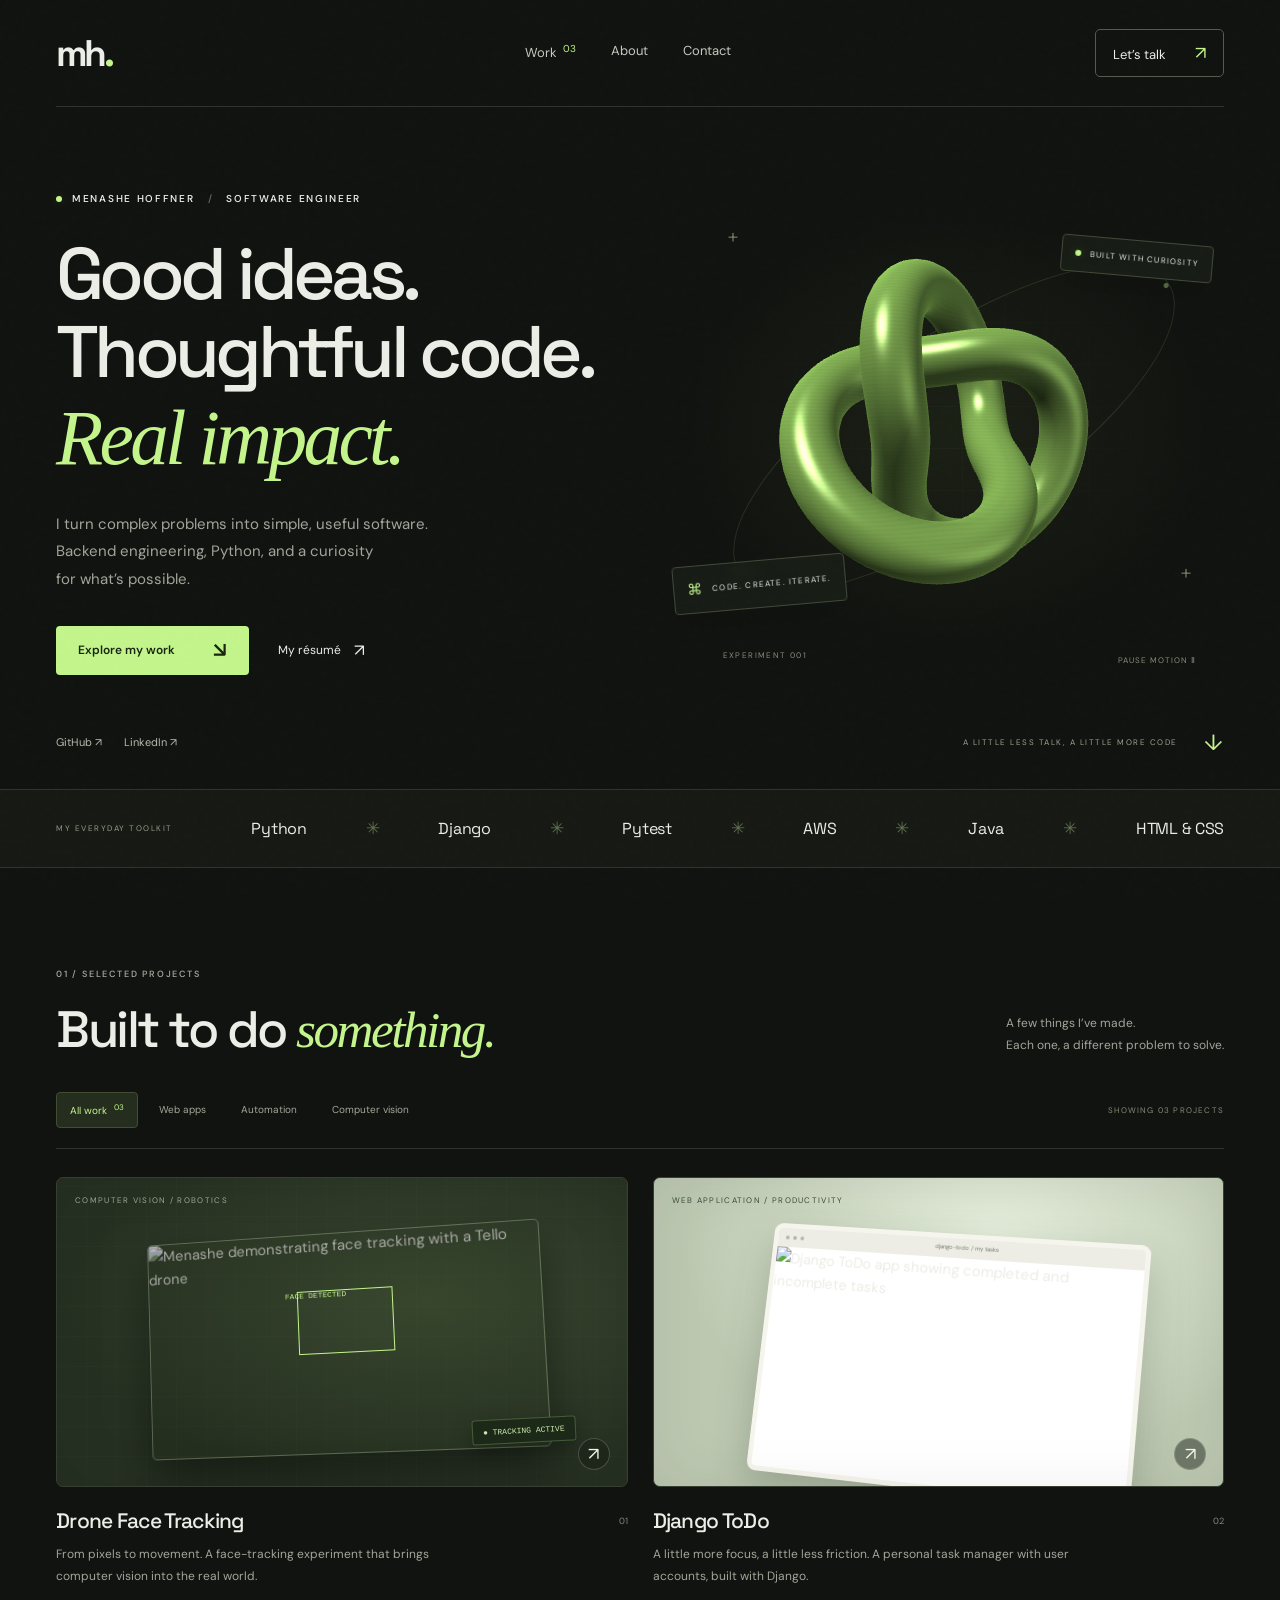
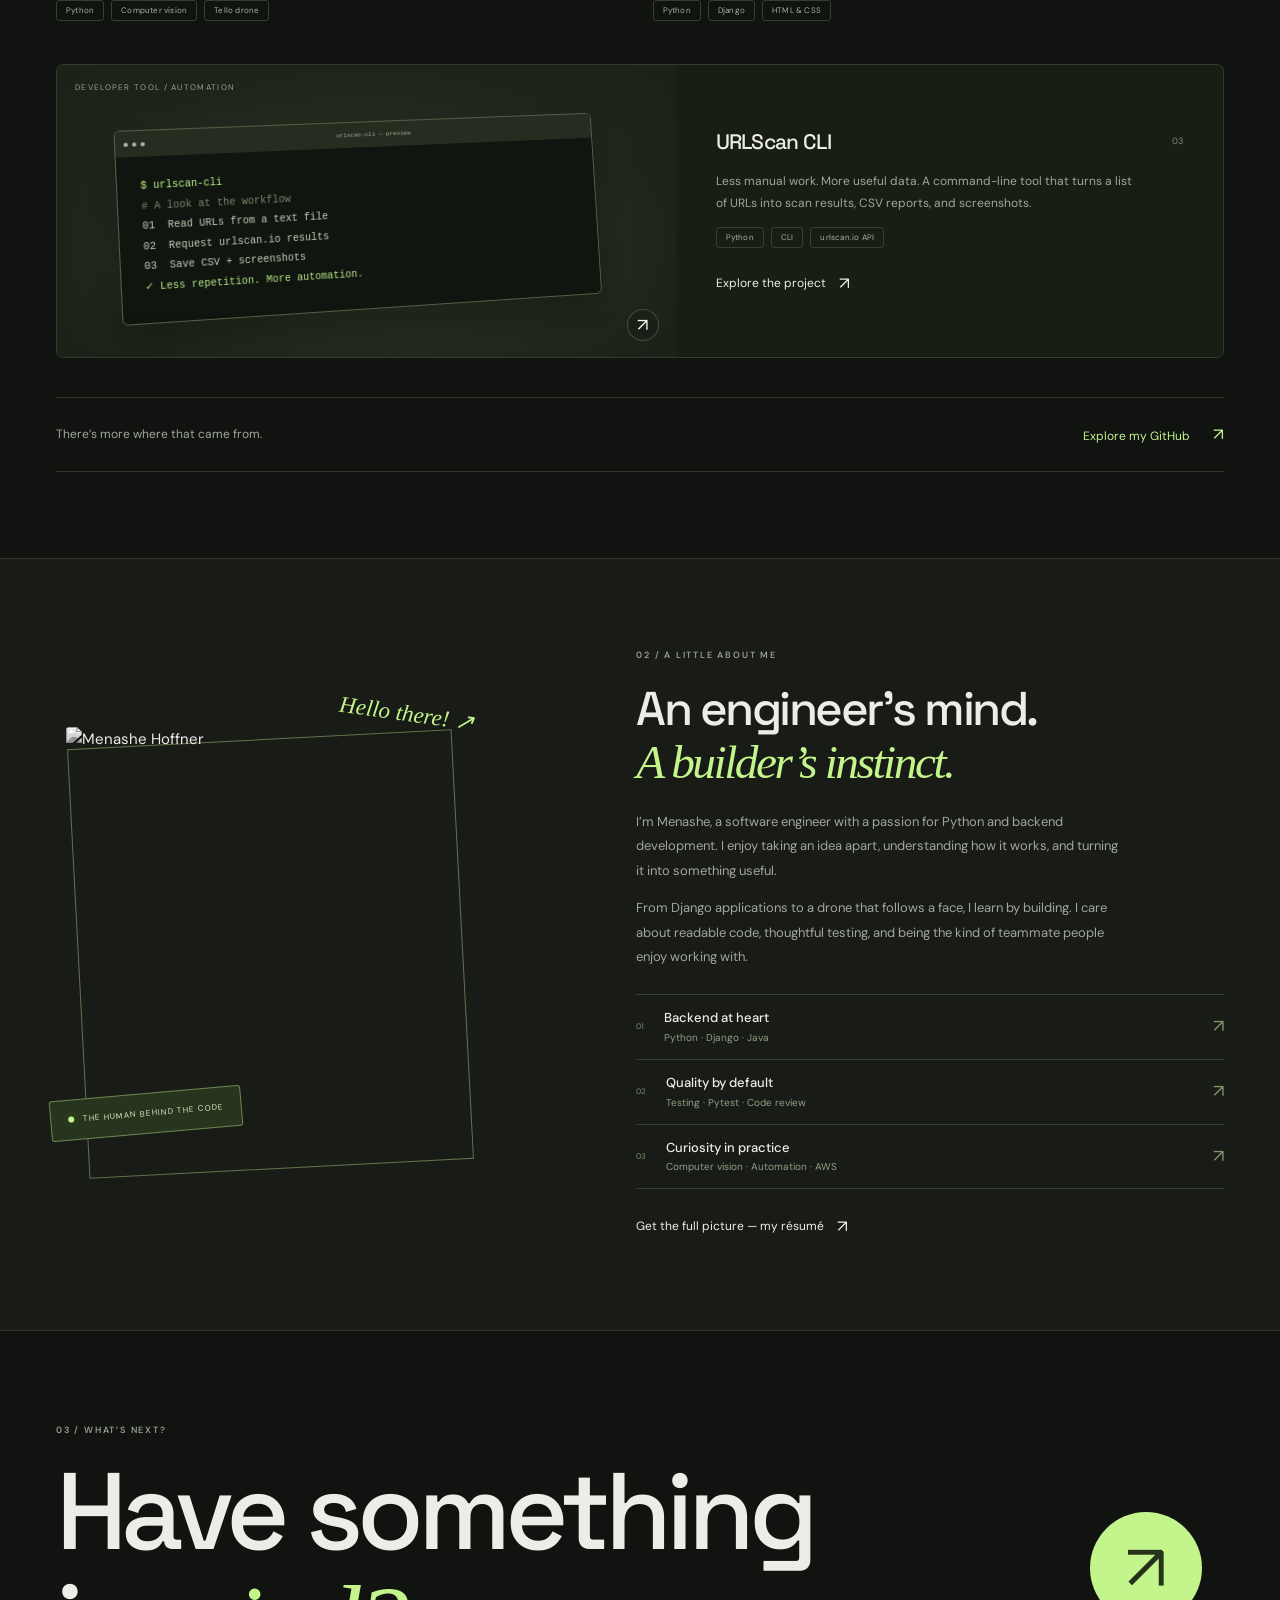
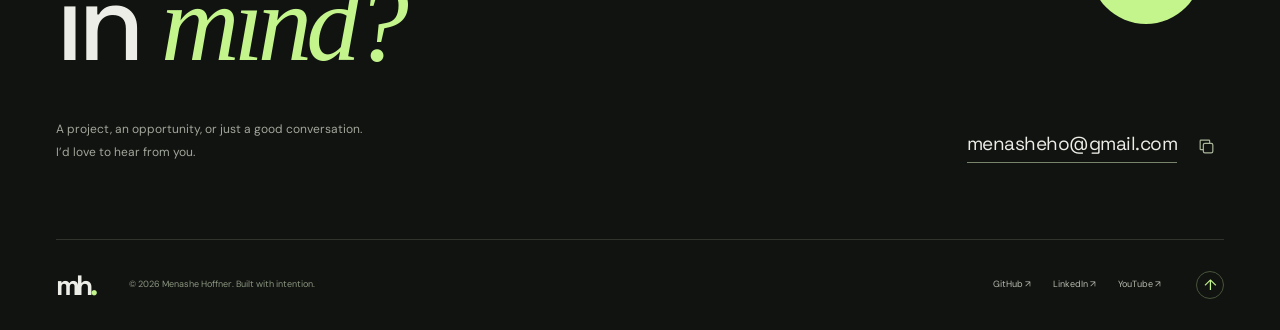
==== index.html @ 3df81f36 "Rebuild portfolio with lightweight 3D artwork and filterable project showcase" ====
<!doctype html>
<html lang="en">
<head>
  <meta charset="utf-8">
  <meta name="viewport" content="width=device-width, initial-scale=1">
  <meta name="theme-color" content="#111310">
  <meta name="description" content="Menashe Hoffner — software engineer building thoughtful backends, useful tools, and experiments in computer vision. Explore selected projects and get in touch.">
  <title>Menashe Hoffner — Software Engineer</title>
  <link rel="icon" href="images/favicon.ico">
  <link rel="preconnect" href="https://fonts.googleapis.com">
  <link rel="preconnect" href="https://fonts.gstatic.com" crossorigin>
  <link href="https://fonts.googleapis.com/css2?family=DM+Sans:wght@400;450;500;550;600;650;700&family=Space+Grotesk:wght@400;500;600;700&display=swap" rel="stylesheet">
  <link rel="stylesheet" href="default.css">
  <script src="projects.js" defer></script>
  <script src="script.js" defer></script>
  <script src="sculpture.js" defer></script>
</head>
<body>
  <a class="skip-link" href="#main">Skip to content</a>
  <header class="site-header wrap">
    <a class="brand" href="#" aria-label="Menashe Hoffner home">mh<span>.</span></a>
    <nav class="desktop-nav" aria-label="Main navigation">
      <a href="#work">Work <span>03</span></a><a href="#about">About</a><a href="#contact">Contact</a>
    </nav>
    <a class="header-contact" href="mailto:menasheho@gmail.com">Let’s talk <span aria-hidden="true">↗</span></a>
    <button class="menu-toggle" aria-expanded="false" aria-controls="mobile-nav" aria-label="Open navigation"><span></span><span></span></button>
    <nav class="mobile-nav" id="mobile-nav" aria-label="Mobile navigation" hidden><a href="#work">Selected work</a><a href="#about">About me</a><a href="#contact">Get in touch</a></nav>
  </header>
  <main id="main">
    <section class="hero wrap" aria-labelledby="hero-heading">
      <div class="hero-copy">
        <p class="eyebrow"><span class="status-dot"></span> MENASHE HOFFNER <span class="eyebrow-divider">/</span> SOFTWARE ENGINEER</p>
        <h1 id="hero-heading">Good ideas.<br>Thoughtful code.<br><em>Real impact.</em></h1>
        <p class="hero-description">I turn complex problems into simple, useful software.<br class="desktop-break"> Backend engineering, Python, and a curiosity<br class="desktop-break"> for what’s possible.</p>
        <div class="hero-actions"><a class="button button-primary" href="#work">Explore my work <span aria-hidden="true">↘</span></a><a class="text-link" href="files/Resume_Menashe_Hoffner.pdf" target="_blank" rel="noopener">My résumé <span aria-hidden="true">↗</span></a></div>
      </div>
      <div class="hero-art" id="hero-art">
        <div class="art-grid" aria-hidden="true"></div>
        <span class="art-cross cross-one" aria-hidden="true">+</span><span class="art-cross cross-two" aria-hidden="true">+</span>
        <div class="art-orbit" aria-hidden="true"></div>
        <div class="sculpture-fallback" aria-hidden="true"><span></span><span></span><span></span></div>
        <canvas id="sculpture" aria-hidden="true"></canvas>
        <div class="art-label label-top"><span class="small-dot"></span> BUILT WITH CURIOSITY</div>
        <div class="art-label label-bottom"><span aria-hidden="true">⌘</span> CODE. CREATE. ITERATE.</div>
        <div class="art-caption"><span>EXPERIMENT 001</span><button id="motion-toggle" type="button" aria-pressed="false" aria-label="Pause 3D animation">PAUSE MOTION <span aria-hidden="true">Ⅱ</span></button></div>
      </div>
      <div class="hero-bottom"><div class="social-row"><a href="https://github.com/Menashe-HFR" target="_blank" rel="noopener">GitHub ↗</a><a href="https://www.linkedin.com/in/menasheho/" target="_blank" rel="noopener">LinkedIn ↗</a></div><a class="scroll-link" href="#work">A LITTLE LESS TALK, A LITTLE MORE CODE <span aria-hidden="true">↓</span></a></div>
    </section>
    <div class="stack-strip"><div class="wrap"><span class="stack-intro">MY EVERYDAY TOOLKIT</span><span>Python</span><i>✳</i><span>Django</span><i>✳</i><span>Pytest</span><i>✳</i><span>AWS</span><i>✳</i><span>Java</span><i>✳</i><span>HTML & CSS</span></div></div>
    <section class="work-section wrap" id="work" aria-labelledby="work-heading">
      <div class="section-heading"><div><p class="eyebrow section-kicker">01 / SELECTED PROJECTS</p><h2 id="work-heading">Built to do <em>something.</em></h2></div><p>A few things I’ve made.<br>Each one, a different problem to solve.</p></div>
      <div class="work-toolbar"><div class="filters" role="group" aria-label="Filter projects"><button class="filter active" data-filter="all" aria-pressed="true">All work <sup>03</sup></button><button class="filter" data-filter="web" aria-pressed="false">Web apps</button><button class="filter" data-filter="automation" aria-pressed="false">Automation</button><button class="filter" data-filter="vision" aria-pressed="false">Computer vision</button></div><span class="work-count" id="work-count" role="status">SHOWING 03 PROJECTS</span></div>
      <div class="project-grid" id="project-grid"></div>
      <noscript><p>Explore the projects: <a href="post-drone.html">Drone Face Tracking</a>, <a href="post-todo.html">Django ToDo</a>, and <a href="post-urlscan.html">URLScan CLI</a>.</p></noscript>
      <a class="github-more" href="https://github.com/Menashe-HFR?tab=repositories" target="_blank" rel="noopener"><span>There’s more where that came from.</span><span>Explore my GitHub <span aria-hidden="true">↗</span></span></a>
    </section>
    <section class="about-section" id="about" aria-labelledby="about-heading"><div class="wrap about-layout">
      <div class="about-portrait"><img src="images/my_photo.jpeg" width="1051" height="1600" loading="lazy" alt="Menashe Hoffner"><div class="portrait-note"><span class="status-dot"></span> THE HUMAN BEHIND THE CODE</div><span class="portrait-scribble" aria-hidden="true">Hello there! ↗</span></div>
      <div class="about-copy"><p class="eyebrow section-kicker">02 / A LITTLE ABOUT ME</p><h2 id="about-heading">An engineer’s mind.<br><em>A builder’s instinct.</em></h2><p>I’m Menashe, a software engineer with a passion for Python and backend development. I enjoy taking an idea apart, understanding how it works, and turning it into something useful.</p><p>From Django applications to a drone that follows a face, I learn by building. I care about readable code, thoughtful testing, and being the kind of teammate people enjoy working with.</p><div class="about-skills"><div><span class="skill-number">01</span><div><h3>Backend at heart</h3><p>Python · Django · Java</p></div><span aria-hidden="true">↗</span></div><div><span class="skill-number">02</span><div><h3>Quality by default</h3><p>Testing · Pytest · Code review</p></div><span aria-hidden="true">↗</span></div><div><span class="skill-number">03</span><div><h3>Curiosity in practice</h3><p>Computer vision · Automation · AWS</p></div><span aria-hidden="true">↗</span></div></div><a class="text-link" href="files/Resume_Menashe_Hoffner.pdf" target="_blank" rel="noopener">Get the full picture — my résumé <span aria-hidden="true">↗</span></a></div>
    </div></section>
    <section class="contact-section wrap" id="contact" aria-labelledby="contact-heading"><p class="eyebrow section-kicker">03 / WHAT’S NEXT?</p><div class="contact-title"><h2 id="contact-heading">Have something<br>in <em>mind?</em></h2><a class="contact-arrow" href="mailto:menasheho@gmail.com" aria-label="Email Menashe"><span aria-hidden="true">↗</span></a></div><div class="contact-bottom"><p>A project, an opportunity, or just a good conversation.<br>I’d love to hear from you.</p><div class="email-group"><a href="mailto:menasheho@gmail.com">menasheho@gmail.com</a><button id="copy-email" aria-label="Copy email address" title="Copy email address"><svg viewBox="0 0 24 24" width="19" height="19" fill="none" stroke="currentColor" stroke-width="1.5" aria-hidden="true"><rect x="8" y="8" width="12" height="12" rx="2"/><path d="M16 8V5a1 1 0 0 0-1-1H5a1 1 0 0 0-1 1v10a1 1 0 0 0 1 1h3"/></svg></button><span id="copy-status" class="copy-status" role="status"></span></div></div></section>
  </main>
  <footer class="site-footer wrap"><a class="brand" href="#" aria-label="Back to top">mh<span>.</span></a><p>© <span id="year">2026</span> Menashe Hoffner. Built with intention.</p><div class="social-row"><a href="https://github.com/Menashe-HFR" target="_blank" rel="noopener">GitHub ↗</a><a href="https://www.linkedin.com/in/menasheho/" target="_blank" rel="noopener">LinkedIn ↗</a><a href="https://youtube.com/playlist?list=PL5MFoRJmoMGg66X_zGDpmaps_6xyPIiBt" target="_blank" rel="noopener">YouTube ↗</a></div><a class="back-top" href="#" aria-label="Back to top">↑</a></footer>
</body>
</html>
---- default.css ----
/* A buildless portfolio. All motion is optional; the 3D artwork is progressive enhancement. */
[hidden] {
  display:none!important
}
.art-caption {
  z-index:3
}
:root {
  --bg:#111310;
  --surface:#191c17;
  --text:#ecede6;
  --muted:#a1a69a;
  --accent:#c3f58c;
  --line:#30342c;
  --sans:'DM Sans',Arial,sans-serif;
  --display:'Space Grotesk',Arial,sans-serif;
  --ease:cubic-bezier(.22,1,.36,1)
}
* {
  box-sizing:border-box
}
html {
  scroll-behavior:smooth;
  scroll-padding-top:36px
}
body {
  margin:0;
  background:var(--bg);
  color:var(--text);
  font-family:var(--sans);
  font-size:15px;
  line-height:1.6;
  -webkit-font-smoothing:antialiased
}
body::before {
  position:fixed;
  inset:0;
  content:"";
  opacity:.025;
  pointer-events:none;
  z-index:5;
  background-image:url("data:image/svg+xml,%3Csvg viewBox='0 0 180 180' xmlns='http://www.w3.org/2000/svg'%3E%3Cfilter id='n'%3E%3CfeTurbulence type='fractalNoise' baseFrequency='.9' numOctaves='3' stitchTiles='stitch'/%3E%3C/filter%3E%3Cpath fill='%23fff' filter='url(%23n)' opacity='.5' d='M0 0h180v180H0z'/%3E%3C/svg%3E")
}
a {
  color:inherit;
  text-decoration:none
}
button {
  font:inherit;
  color:inherit;
  cursor:pointer
}
button,a {
  -webkit-tap-highlight-color:transparent
}
button:focus-visible,a:focus-visible,video:focus-visible {
  outline:2px solid var(--accent);
  outline-offset:6px
}
::selection {
  background:var(--accent);
  color:var(--bg)
}
img {
  display:block;
  max-width:100%
}
button {
  border:0
}
h1,h2,h3,p {
  margin:0
}
h1,h2,h3 {
  font-family:var(--display);
  font-weight:500
}
h2 {
  font-size:clamp(34px,4vw,55px);
  line-height:1.12;
  letter-spacing:-2.5px
}
em {
  font-family:Georgia,'Times New Roman',serif;
  font-weight:400
}
h2 em {
  color:var(--accent)
}
.wrap {
  width:min(1280px,calc(100% - 112px));
  margin-inline:auto
}
.skip-link {
  position:fixed;
  top:12px;
  left:12px;
  padding:12px 20px;
  background:var(--accent);
  color:var(--bg);
  z-index:100;
  transform:translateY(-160%)
}
.skip-link:focus {
  transform:translateY(0)
}
.site-header {
  height:107px;
  display:flex;
  align-items:center;
  justify-content:space-between;
  border-bottom:1px solid var(--line);
  position:relative;
  z-index:10
}
.brand {
  font-family:var(--display);
  font-size:37px;
  letter-spacing:-3.6px;
  font-weight:700;
  line-height:1
}
.brand span {
  color:var(--accent)
}
.desktop-nav {
  display:flex;
  gap:35px;
  padding-left:50px
}
.desktop-nav a {
  font-size:13px;
  color:#c6c9bf;
  transition:color .2s
}
.desktop-nav a:hover,.text-link:hover,.social-row a:hover {
  color:var(--accent)
}
.desktop-nav a span {
  color:var(--accent);
  font-size:10px;
  margin-left:3px;
  vertical-align:super
}
.header-contact {
  font-size:13px;
  border:1px solid #555c4d;
  border-radius:5px;
  padding:9px 17px
}
.header-contact span {
  margin-left:26px;
  color:var(--accent);
  font-size:18px
}
.header-contact:hover {
  background:var(--accent);
  color:var(--bg)
}
.header-contact:hover span {
  color:inherit
}
.menu-toggle {
  display:none
}
.hero {
  position:relative;
  display:grid;
  grid-template-columns:1.12fr 1fr;
  padding-top:84px
}
.eyebrow {
  font-size:10px;
  letter-spacing:1.7px;
  font-weight:550;
  display:flex;
  align-items:center;
  gap:10px;
  line-height:1.5
}
.eyebrow-divider {
  color:#626b58;
  margin-inline:3px
}
.status-dot,.small-dot {
  width:6px;
  height:6px;
  background:var(--accent);
  border-radius:50%;
  display:inline-block;
  flex-shrink:0;
  box-shadow:0 0 10px #c3f5262e
}
.hero h1 {
  font-size:clamp(55px,5.7vw,85px);
  letter-spacing:-4.7px;
  line-height:1.075;
  margin-top:29px;
  font-weight:500;
  position:relative;
  z-index:2
}
.hero h1 em {
  color:var(--accent);
  letter-spacing:-3.7px;
  font-size:1.06em;
  line-height:1.2
}
.hero-description {
  font-size:15px;
  color:var(--muted);
  line-height:1.85;
  margin-top:26px
}
.hero-actions {
  display:flex;
  align-items:center;
  gap:29px;
  margin-top:32px
}
.button {
  min-height:49px;
  display:inline-flex;
  gap:38px;
  align-items:center;
  justify-content:center;
  padding:13px 22px;
  border-radius:4px;
  font-size:12px;
  font-weight:600;
  transition:background .2s,transform .2s
}
.button:hover {
  transform:translateY(-3px)
}
.button-primary {
  background:var(--accent);
  color:#1a2511
}
.button-primary:hover {
  background:#d5ffab
}
.button span {
  font-size:21px;
  line-height:1
}
.button-outline {
  border:1px solid #626b58
}
.text-link {
  font-size:12px;
  display:inline-flex;
  gap:13px;
  align-items:center;
  transition:color .2s
}
.text-link span {
  font-size:17px
}
.hero-art {
  height:484px;
  position:relative;
  align-self:center;
  margin-top:-9px;
  min-width:0;
  isolation:isolate
}
.art-grid {
  position:absolute;
  inset:10px -5px 5px;
  background-image:linear-gradient(#b4d48a08 1px,transparent 1px),linear-gradient(90deg,#b4d48a08 1px,transparent 1px);
  background-size:42px 42px;
  mask-image:radial-gradient(ellipse,#000,transparent 72%)
}
.hero-art::before {
  content:"";
  position:absolute;
  inset:25px 10px;
  background:radial-gradient(ellipse,#6883401f,transparent 69%);
  z-index:-1
}
.hero-art canvas {
  width:100%;
  height:100%;
  position:relative;
  z-index:1;
  display:block;
  touch-action:pan-y
}
.art-orbit {
  position:absolute;
  width:94%;
  height:38%;
  border:1px solid #8eac6630;
  border-radius:50%;
  top:31%;
  left:4%;
  transform:rotate(-34deg);
  z-index:0
}
.art-orbit::before,.art-orbit::after {
  content:"";
  position:absolute;
  width:5px;
  height:5px;
  background:var(--accent);
  border-radius:50%;
  top:49%;
  left:0
}
.art-orbit::after {
  left:auto;
  right:0;
  opacity:.4
}
.art-label {
  position:absolute;
  z-index:2;
  padding:11px 13px;
  border:1px solid #414937;
  background:#1a1f17cc;
  backdrop-filter:blur(8px);
  font-family:var(--sans);
  font-size:8px;
  letter-spacing:1.2px;
  display:flex;
  align-items:center;
  gap:9px;
  border-radius:4px;
  box-shadow:0 12px 35px #0002
}
.label-top {
  right:2%;
  top:11%;
  transform:rotate(5deg)
}
.label-bottom {
  left:0;
  bottom:13%;
  transform:rotate(-5deg)
}
.label-bottom>span {
  font-size:15px;
  color:var(--accent)
}
.art-cross {
  position:absolute;
  color:#727b64;
  font-size:20px;
  font-weight:300
}
.cross-one {
  top:7%;
  left:10%
}
.cross-two {
  bottom:17%;
  right:6%
}
.art-caption {
  position:absolute;
  left:9%;
  right:5%;
  bottom:0;
  display:flex;
  justify-content:space-between;
  font:8px var(--sans);
  letter-spacing:1.4px;
  color:#858f7a
}
.art-caption button {
  background:none;
  color:inherit;
  padding:5px 0;
  font-size:8px;
  letter-spacing:1px
}
.art-caption button:hover {
  color:var(--accent)
}
.sculpture-fallback {
  position:absolute;
  inset:15% 12%;
  transform:rotate(-30deg);
  display:flex;
  align-items:center;
  justify-content:center;
  z-index:0
}
.sculpture-fallback span {
  position:absolute;
  width:66%;
  height:85%;
  border:34px solid #b7db8c;
  border-radius:50%;
  transform:rotate(60deg);
  box-shadow:inset 8px 8px 18px #0006,9px 15px 18px #0006
}
.sculpture-fallback span:nth-child(2) {
  transform:rotate(-60deg)
}
.sculpture-fallback span:nth-child(3) {
  transform:rotate(0)
}
.hero-art.has-webgl .sculpture-fallback {
  display:none
}
.hero-bottom {
  grid-column:1/-1;
  display:flex;
  align-items:center;
  justify-content:space-between;
  padding-block:50px 29px
}
.social-row {
  display:flex;
  gap:22px
}
.social-row a {
  color:#b6bbae;
  font-size:11px;
  transition:color .2s
}
.scroll-link {
  font-size:8px;
  letter-spacing:1.5px;
  color:#9aa28f;
  display:flex;
  align-items:center;
  gap:26px
}
.scroll-link span {
  font-size:22px;
  color:var(--accent)
}
.stack-strip {
  border-block:1px solid var(--line);
  background:#171a14
}
.stack-strip .wrap {
  display:flex;
  justify-content:space-between;
  align-items:center;
  gap:20px;
  padding-block:25px
}
.stack-strip span {
  font-family:var(--display);
  font-size:16px;
  letter-spacing:-.3px;
  white-space:nowrap
}
.stack-strip .stack-intro {
  font-family:var(--sans);
  font-size:8px;
  letter-spacing:1.5px;
  color:#929b86;
  margin-right:20px
}
.stack-strip i {
  font-style:normal;
  font-size:17px;
  color:#61714e
}
.work-section {
  padding-block:100px 86px
}
.section-heading {
  display:flex;
  justify-content:space-between;
  align-items:end;
  gap:20px
}
.section-kicker {
  color:var(--muted);
  font-size:9px;
  margin-bottom:19px;
  letter-spacing:1.8px
}
.section-heading>p {
  font-size:12px;
  color:var(--muted);
  line-height:1.8;
  margin-bottom:2px
}
.work-toolbar {
  display:flex;
  align-items:center;
  justify-content:space-between;
  margin-block:34px 28px;
  padding-block:0 20px;
  border-bottom:1px solid var(--line);
  gap:15px
}
.filters {
  display:flex;
  gap:7px;
  flex-wrap:wrap
}
.filter {
  font-size:10px;
  background:transparent;
  padding:8px 13px;
  color:#a1a997;
  border:1px solid transparent;
  border-radius:4px;
  transition:color .2s,background .2s
}
.filter:hover {
  color:var(--text)
}
.filter.active {
  background:#252d1e;
  color:var(--accent);
  border-color:#414e33
}
.filter sup {
  font-size:8px;
  margin-left:4px
}
.work-count {
  font-size:8px;
  letter-spacing:1.2px;
  color:#838d77;
  white-space:nowrap
}
.project-grid {
  display:grid;
  grid-template-columns:1fr 1fr;
  gap:38px 25px
}
.project-card {
  min-width:0
}
.project-card[hidden] {
  display:none
}
.project-visual {
  height:310px;
  border:1px solid #383e31;
  border-radius:7px;
  position:relative;
  overflow:hidden;
  display:block;
  background:#22291d;
  isolation:isolate
}
.project-visual::after {
  content:"";
  position:absolute;
  inset:0;
  pointer-events:none;
  box-shadow:inset 0 0 60px #0001
}
.project-card:hover .visual-inner {
  transform:scale(1.035)
}
.visual-inner {
  position:absolute;
  inset:0;
  transition:transform .8s var(--ease)
}
.visual-corner {
  position:absolute;
  left:18px;
  top:16px;
  z-index:2;
  font-size:8px;
  letter-spacing:1.3px;
  color:#ebf1df9c
}
.visual-link {
  position:absolute;
  right:17px;
  bottom:16px;
  z-index:2;
  border:1px solid #edf8df33;
  width:32px;
  height:32px;
  border-radius:50%;
  display:grid;
  place-items:center;
  background:#161c1477;
  font-size:18px;
  color:#eff6e8;
  transition:background .2s,transform .2s
}
.project-card:hover .visual-link {
  background:var(--accent);
  color:var(--bg);
  transform:rotate(45deg)
}
.drone-visual {
  background:#263022
}
.drone-visual .visual-inner {
  background:radial-gradient(ellipse at 65% 40%,#61784a55,transparent 70%),repeating-linear-gradient(0deg,transparent,transparent 29px,#b5d88c09 30px),repeating-linear-gradient(90deg,transparent,transparent 29px,#b5d88c09 30px)
}
.drone-window {
  position:absolute;
  width:70%;
  height:72%;
  top:17%;
  left:15%;
  border:1px solid #c9deb752;
  border-radius:5px;
  overflow:hidden;
  box-shadow:0 20px 45px #0006;
  transform:perspective(900px) rotateY(-8deg) rotateX(4deg) rotateZ(-3deg)
}
.drone-window img {
  width:100%;
  height:100%;
  object-fit:cover;
  object-position:center 40%;
  filter:saturate(.4) brightness(.75)
}
.drone-window::after {
  content:"";
  position:absolute;
  left:39%;
  top:26%;
  width:24%;
  height:28%;
  border:1.5px solid var(--accent);
  box-shadow:0 0 0 999px #11210810
}
.tracking-hud {
  position:absolute;
  left:36%;
  top:26%;
  color:var(--accent);
  font:8px monospace;
  z-index:1
}
.tracking-badge {
  position:absolute;
  right:9%;
  bottom:14%;
  background:#1c2919;
  border:1px solid #87a86766;
  border-radius:3px;
  padding:7px 10px;
  font:8px monospace;
  color:#ccebaa;
  transform:rotate(-3deg);
  box-shadow:0 8px 20px #0004
}
.todo-visual {
  background:#bdc8b1
}
.todo-visual .visual-corner {
  color:#3b4936
}
.todo-visual .visual-inner {
  background:radial-gradient(ellipse at 60% 20%,#e4eedb,transparent 65%)
}
.todo-window {
  width:68%;
  height:84%;
  position:absolute;
  top:17%;
  left:17%;
  border:5px solid #f5f4ed;
  border-radius:9px;
  background:#fff;
  box-shadow:0 16px 40px #2b392b3a;
  transform:perspective(900px) rotateX(6deg) rotateY(-10deg) rotateZ(6deg);
  overflow:hidden
}
.window-bar {
  height:20px;
  background:#edece5;
  display:flex;
  align-items:center;
  gap:4px;
  padding:0 8px
}
.window-bar i {
  width:4px;
  height:4px;
  border-radius:50%;
  background:#b3b8ab
}
.window-bar span {
  font-size:6px;
  margin:auto;
  color:#75816b
}
.todo-window img {
  width:100%;
  height:auto
}
.project-meta {
  display:flex;
  align-items:center;
  justify-content:space-between;
  margin-top:17px;
  gap:14px
}
.project-meta h3 {
  font-size:21px;
  letter-spacing:-.7px
}
.project-meta>a:hover {
  color:var(--accent)
}
.project-number {
  font:9px var(--sans);
  color:#818c76
}
.project-description {
  font-size:12px;
  color:var(--muted);
  line-height:1.8;
  margin-top:6px;
  max-width:420px
}
.tags {
  display:flex;
  gap:7px;
  flex-wrap:wrap;
  margin-top:13px
}
.tag {
  font-size:8px;
  letter-spacing:.2px;
  padding:3px 9px;
  border:1px solid #363e2f;
  border-radius:3px;
  color:#a9b49b
}
.project-card.wide {
  grid-column:1/-1;
  display:grid;
  grid-template-columns:1.13fr 1fr;
  gap:0;
  border:1px solid #343c2c;
  border-radius:7px;
  overflow:hidden;
  background:#191e15;
  margin-top:5px
}
.project-card.wide .project-visual {
  border:0;
  border-radius:0;
  height:292px
}
.project-card.wide .project-info {
  padding:46px 40px;
  display:flex;
  flex-direction:column;
  align-items:flex-start;
  justify-content:center
}
.project-card.wide .project-meta {
  margin:0;
  align-self:stretch
}
.project-card.wide .project-description {
  margin-top:13px
}
.project-card.wide .project-detail-link {
  margin-top:22px
}
.terminal-visual {
  background:#1e241a
}
.terminal-visual .visual-inner {
  background:radial-gradient(ellipse at 50% 60%,#44533855,transparent 75%)
}
.terminal-window {
  width:78%;
  position:absolute;
  left:11%;
  top:19%;
  background:#10150f;
  border:1px solid #526044;
  border-radius:6px;
  box-shadow:0 18px 40px #0004;
  transform:perspective(800px) rotateY(7deg) rotateX(2deg) rotateZ(-3deg);
  overflow:hidden
}
.terminal-window .window-bar {
  background:#252d20;
  height:25px
}
.terminal-window .window-bar span {
  color:#a7b49a;
  font-family:monospace
}
.terminal-body {
  font:10px/1.95 monospace;
  padding:19px 22px 25px;
  color:#c3cdb8
}
.terminal-body .prompt {
  color:var(--accent)
}
.terminal-body .terminal-muted {
  color:#77856a
}
.terminal-body .terminal-success {
  color:#b8e888
}
.terminal-body .terminal-line {
  display:block;
  white-space:nowrap
}
.github-more {
  border-block:1px solid var(--line);
  margin-top:39px;
  padding-block:23px;
  display:flex;
  align-items:center;
  justify-content:space-between;
  font-size:12px
}
.github-more>span:first-child {
  color:var(--muted)
}
.github-more>span:last-child {
  color:var(--accent)
}
.github-more>span:last-child>span {
  margin-left:20px;
  font-size:17px
}
.about-section {
  background:#191c16;
  border-block:1px solid var(--line);
  padding-block:90px
}
.about-layout {
  display:grid;
  grid-template-columns:.8fr 1fr;
  gap:110px;
  align-items:center
}
.about-portrait {
  max-width:385px;
  position:relative;
  margin:8px 0 14px 10px
}
.about-portrait::before {
  content:"";
  position:absolute;
  inset:12px -12px -12px 12px;
  border:1px solid #64714f;
  transform:rotate(-3deg)
}
.about-portrait img {
  width:100%;
  height:430px;
  object-fit:cover;
  object-position:center 33%;
  filter:grayscale(1);
  border-radius:3px;
  position:relative
}
.portrait-note {
  position:absolute;
  left:-16px;
  bottom:23px;
  background:#28351e;
  color:#d5e9bf;
  border:1px solid #6d8752;
  padding:13px 17px;
  border-radius:3px;
  font-size:8px;
  letter-spacing:1px;
  display:flex;
  gap:9px;
  align-items:center;
  transform:rotate(-5deg)
}
.portrait-scribble {
  position:absolute;
  right:-24px;
  top:-27px;
  font:italic 23px Georgia;
  color:var(--accent);
  transform:rotate(8deg)
}
.about-copy h2 {
  font-size:clamp(34px,3.7vw,48px)
}
.about-copy>p:not(.eyebrow) {
  font-size:13px;
  line-height:1.9;
  color:var(--muted);
  margin-top:21px;
  max-width:490px
}
.about-copy>p+p:not(.eyebrow) {
  margin-top:12px
}
.about-skills {
  margin-block:24px
}
.about-skills>div {
  border-top:1px solid #373f30;
  padding-block:13px;
  display:flex;
  gap:20px;
  align-items:center
}
.about-skills>div:last-child {
  border-bottom:1px solid #373f30
}
.skill-number {
  font-size:8px;
  color:#7d8d6c
}
.about-skills h3 {
  font-size:13px;
  font-family:var(--sans);
  font-weight:500
}
.about-skills p {
  font-size:10px;
  color:#939e87;
  margin-top:1px
}
.about-skills>div>span:last-child {
  margin-left:auto;
  color:#82946b;
  font-size:18px
}
.contact-section {
  padding-block:93px 75px
}
.contact-title {
  display:flex;
  align-items:center;
  justify-content:space-between
}
.contact-title h2 {
  font-size:clamp(62px,8.5vw,118px);
  line-height:1.02;
  letter-spacing:-6px
}
.contact-title h2 em {
  color:var(--accent)
}
.contact-arrow {
  height:112px;
  width:112px;
  display:grid;
  place-items:center;
  background:var(--accent);
  color:#24321a;
  border-radius:50%;
  font-size:65px;
  margin-right:22px;
  transition:transform .4s var(--ease),background .3s
}
.contact-arrow:hover {
  transform:rotate(45deg);
  background:#d9ffb3
}
.contact-bottom {
  display:flex;
  justify-content:space-between;
  align-items:end;
  gap:25px;
  margin-top:38px
}
.contact-bottom p {
  font-size:12px;
  color:var(--muted);
  line-height:1.9
}
.email-group {
  display:flex;
  gap:12px;
  align-items:center;
  position:relative
}
.email-group>a {
  font-size:19px;
  font-family:var(--display);
  letter-spacing:-.5px;
  border-bottom:1px solid #78856b;
  padding-bottom:3px
}
.email-group>a:hover {
  color:var(--accent)
}
.email-group button {
  background:transparent;
  padding:8px;
  color:#aab69a;
  display:grid;
  place-items:center
}
.copy-status {
  position:absolute;
  right:0;
  top:100%;
  font-size:10px;
  color:var(--accent);
  white-space:nowrap
}
.site-footer {
  border-top:1px solid var(--line);
  padding-block:31px;
  display:flex;
  align-items:center;
  gap:35px
}
.site-footer .brand {
  font-size:28px
}
.site-footer p {
  font-size:9px;
  color:#8c9680
}
.site-footer .social-row {
  margin-left:auto
}
.site-footer .social-row a {
  font-size:9px
}
.back-top {
  border:1px solid #48533b;
  border-radius:50%;
  width:28px;
  height:28px;
  display:grid;
  place-items:center;
  font-size:15px;
  color:var(--accent)
}
/* Project pages share the same typography and navigation. */
.detail-main {
  padding-block:62px 88px
}
.detail-back {
  font-size:11px;
  color:var(--accent);
  display:inline-flex;
  gap:12px;
  margin-bottom:47px
}
.detail-header {
  max-width:900px
}
.detail-header h1 {
  font-size:clamp(44px,6.5vw,84px);
  letter-spacing:-4px;
  line-height:1.1;
  margin-block:20px
}
.detail-summary {
  font-size:18px;
  line-height:1.8;
  color:var(--muted);
  max-width:710px
}
.detail-meta {
  display:flex;
  gap:70px;
  margin-block:35px 45px;
  border-block:1px solid var(--line);
  padding-block:21px
}
.detail-meta dt {
  font-size:9px;
  letter-spacing:1.4px;
  color:#8f9d80;
  margin-bottom:7px
}
.detail-meta dd {
  margin:0;
  font-size:12px
}
.detail-media {
  margin-block:0 52px;
  background:#1b2117;
  border:1px solid var(--line);
  border-radius:7px;
  overflow:hidden
}
.detail-media video {
  display:block;
  width:100%;
  max-height:650px;
  background:#080b07;
  object-fit:contain
}
.detail-media figcaption {
  font-size:10px;
  padding:13px 20px;
  color:#a9b59b
}
.detail-body {
  display:grid;
  grid-template-columns:.65fr 1fr;
  gap:80px
}
.detail-body h2 {
  font-size:35px;
  letter-spacing:-1px
}
.detail-body h3 {
  font-size:20px;
  margin-bottom:10px
}
.detail-body p {
  font-size:14px;
  line-height:1.9;
  color:var(--muted);
  margin-bottom:24px
}
.detail-body ul {
  padding-left:18px;
  color:var(--muted);
  font-size:13px;
  line-height:2
}
.detail-actions {
  display:flex;
  gap:13px;
  flex-wrap:wrap;
  margin-top:30px
}
.detail-next {
  display:flex;
  justify-content:space-between;
  align-items:center;
  border-block:1px solid var(--line);
  margin-top:60px;
  padding-block:30px
}
.detail-next small {
  font-size:9px;
  color:var(--muted);
  letter-spacing:1px
}
.detail-next h3 {
  font-size:26px;
  margin-top:7px
}
.detail-next>span {
  color:var(--accent);
  font-size:35px
}
@media(min-width:1550px) {
  .hero {
    padding-top:100px
  }
  .hero h1 {
    font-size:88px
  }
  .hero-art {
    height:510px
  }
  .hero-bottom {
    padding-top:65px
  }
}
@media(max-width:1100px) {
  .wrap {
    width:calc(100% - 72px)
  }
  .hero {
    padding-top:63px;
    grid-template-columns:1.15fr 1fr
  }
  .hero h1 {
    font-size:65px;
    letter-spacing:-3.8px
  }
  .hero .eyebrow {
    font-size:8px;
    letter-spacing:1px;
    gap:7px
  }
  .hero-art {
    height:420px
  }
  .hero-description {
    font-size:13px
  }
  .label-top {
    right:-4%
  }
  .label-bottom {
    font-size:7px;
    left:-4%
  }
  .stack-strip .stack-intro {
    font-size:7px;
    margin-right:0
  }
  .stack-strip span {
    font-size:14px
  }
  .stack-strip .wrap {
    gap:13px
  }
  .project-visual {
    height:280px
  }
  .project-card.wide .project-info {
    padding:30px
  }
  .project-card.wide .project-visual {
    height:285px
  }
  .about-layout {
    gap:65px
  }
  .about-portrait img {
    height:410px
  }
  .contact-arrow {
    margin-right:0;
    width:90px;
    height:90px;
    font-size:53px
  }
  .terminal-body {
    font-size:9px;
    padding-inline:15px
  }
}
@media(max-width:800px) {
  .wrap {
    width:calc(100% - 48px)
  }
  .site-header {
    height:85px
  }
  .desktop-nav {
    gap:24px;
    padding-left:0
  }
  .hero {
    padding-top:53px;
    grid-template-columns:1.25fr 1fr
  }
  .hero h1 {
    font-size:53px;
    letter-spacing:-3px
  }
  .hero h1 em {
    letter-spacing:-2px
  }
  .hero .eyebrow {
    font-size:7px;
    letter-spacing:.8px;
    gap:5px
  }
  .eyebrow-divider {
    display:none
  }
  .hero-art {
    height:340px;
    margin-right:-10px
  }
  .hero-description {
    font-size:12px
  }
  .hero-actions {
    gap:20px;
    margin-top:25px
  }
  .button {
    padding:12px 16px;
    font-size:11px;
    gap:23px
  }
  .hero-actions .text-link {
    font-size:10px;
    gap:6px
  }
  .art-label {
    font-size:6px;
    padding:8px
  }
  .label-bottom {
    bottom:15%
  }
  .art-caption {
    font-size:6px;
    left:4%;
    right:0;
    letter-spacing:.5px
  }
  .art-caption button {
    font-size:6px
  }
  .hero-bottom {
    padding-block:37px 22px
  }
  .scroll-link {
    font-size:6px;
    letter-spacing:1px;
    gap:15px
  }
  .stack-strip .wrap {
    gap:13px;
    flex-wrap:wrap;
    justify-content:center;
    padding-block:18px
  }
  .stack-strip .stack-intro {
    display:none
  }
  .stack-strip span {
    font-size:13px
  }
  .stack-strip i {
    font-size:12px
  }
  .work-section {
    padding-block:70px 65px
  }
  .section-heading>p {
    font-size:10px
  }
  .section-heading h2 {
    font-size:39px;
    letter-spacing:-1.8px
  }
  .work-count {
    display:none
  }
  .project-visual {
    height:245px
  }
  .project-meta h3 {
    font-size:18px
  }
  .project-description {
    font-size:11px
  }
  .project-card.wide .project-info {
    padding:25px
  }
  .project-card.wide .project-visual {
    height:260px
  }
  .terminal-body {
    font-size:8px;
    padding-inline:13px
  }
  .about-section {
    padding-block:65px
  }
  .about-layout {
    gap:40px;
    grid-template-columns:.8fr 1fr
  }
  .about-portrait {
    margin-left:0
  }
  .about-portrait img {
    height:360px
  }
  .about-copy h2 {
    font-size:33px;
    letter-spacing:-1.5px
  }
  .about-copy>p:not(.eyebrow) {
    font-size:11px
  }
  .about-skills {
    margin-block:18px
  }
  .about-skills>div {
    gap:13px;
    padding-block:11px
  }
  .portrait-note {
    font-size:6px;
    padding:12px 10px
  }
  .portrait-scribble {
    font-size:20px;
    right:-16px
  }
  .contact-section {
    padding-block:67px 58px
  }
  .contact-title h2 {
    font-size:82px;
    letter-spacing:-4px
  }
  .contact-bottom p {
    font-size:10px
  }
  .email-group>a {
    font-size:16px
  }
  .site-footer {
    gap:20px
  }
  .site-footer p {
    font-size:8px
  }
  .site-footer .social-row {
    gap:15px
  }
  .site-footer .social-row a {
    font-size:8px
  }
  .detail-body {
    gap:40px;
    grid-template-columns:.6fr 1fr
  }
}
@media(max-width:600px) {
  .wrap {
    width:calc(100% - 40px)
  }
  .site-header {
    height:77px
  }
  .brand {
    font-size:32px
  }
  .desktop-nav {
    display:none
  }
  .header-contact {
    margin-left:auto;
    margin-right:22px;
    border:0;
    padding:8px 0;
    font-size:12px
  }
  .header-contact span {
    margin-left:12px
  }
  .menu-toggle {
    display:flex;
    flex-direction:column;
    justify-content:center;
    gap:6px;
    width:26px;
    height:36px;
    background:transparent;
    padding:3px
  }
  .menu-toggle span {
    display:block;
    width:22px;
    height:1px;
    background:var(--text);
    transition:transform .2s
  }
  .menu-toggle[aria-expanded=true] span:first-child {
    transform:translateY(3.5px) rotate(45deg)
  }
  .menu-toggle[aria-expanded=true] span:last-child {
    transform:translateY(-3.5px) rotate(-45deg)
  }
  .mobile-nav:not([hidden]) {
    position:absolute;
    top:100%;
    left:-20px;
    right:-20px;
    display:flex;
    flex-direction:column;
    gap:18px;
    padding:28px;
    background:#1d2418;
    border-bottom:1px solid #4e5c41
  }
  .mobile-nav a {
    font-size:17px
  }
  .hero {
    padding-top:40px;
    display:flex;
    flex-direction:column
  }
  .hero .eyebrow {
    font-size:7.3px;
    letter-spacing:1.2px;
    gap:8px
  }
  .hero .eyebrow-divider {
    display:inline
  }
  .hero h1 {
    font-size:clamp(49px,12vw,70px);
    letter-spacing:-3px;
    line-height:1.08;
    margin-top:23px
  }
  .hero h1 em {
    letter-spacing:-2.7px
  }
  .hero-description {
    font-size:13px;
    line-height:1.9;
    margin-top:21px
  }
  .hero-actions {
    gap:26px;
    margin-top:25px
  }
  .button {
    font-size:11px;
    padding:13px 18px;
    gap:30px
  }
  .hero-actions .text-link {
    font-size:11px;
    gap:10px
  }
  .hero-art {
    width:100%;
    max-width:410px;
    height:340px;
    margin:22px auto 0
  }
  .label-top {
    right:2%;
    top:13%;
    font-size:6px
  }
  .label-bottom {
    left:2%;
    font-size:6px;
    bottom:15%
  }
  .art-caption {
    left:7%;
    right:5%;
    bottom:4px;
    font-size:7px
  }
  .art-caption button {
    font-size:7px
  }
  .hero-bottom {
    width:100%;
    padding-block:28px 23px
  }
  .hero-bottom .social-row {
    gap:19px
  }
  .hero-bottom .social-row a {
    font-size:10px
  }
  .scroll-link {
    font-size:0;
    gap:0
  }
  .scroll-link span {
    font-size:23px
  }
  .stack-strip .wrap {
    padding-block:20px;
    gap:11px
  }
  .stack-strip span {
    font-size:11px
  }
  .stack-strip i {
    font-size:10px
  }
  .stack-strip i:last-of-type {
    display:none
  }
  .stack-strip span:last-child {
    display:none
  }
  .work-section {
    padding-top:58px;
    padding-bottom:55px
  }
  .section-kicker {
    font-size:8px;
    margin-bottom:16px
  }
  .section-heading {
    display:block
  }
  .section-heading h2 {
    font-size:36px;
    letter-spacing:-1.8px
  }
  .section-heading>p {
    font-size:11px;
    margin-top:17px
  }
  .section-heading>p br {
    display:none
  }
  .work-toolbar {
    margin-block:25px 23px;
    padding-bottom:17px
  }
  .filters {
    gap:3px
  }
  .filter {
    padding:7px 9px;
    font-size:9px
  }
  .project-grid {
    grid-template-columns:1fr;
    gap:29px
  }
  .project-visual {
    height:285px
  }
  .project-meta {
    margin-top:14px
  }
  .project-meta h3 {
    font-size:22px
  }
  .project-description {
    font-size:12px;
    margin-top:6px
  }
  .tag {
    font-size:8px
  }
  .project-card.wide {
    display:block;
    margin-top:0
  }
  .project-card.wide .project-visual {
    height:265px
  }
  .project-card.wide .project-info {
    padding:22px
  }
  .project-card.wide .project-description {
    font-size:12px
  }
  .terminal-body {
    font-size:9px;
    padding-inline:17px
  }
  .github-more {
    margin-top:28px;
    align-items:start;
    gap:20px;
    padding-block:20px;
    font-size:10px
  }
  .github-more>span:first-child {
    max-width:135px
  }
  .github-more>span:last-child>span {
    margin-left:5px
  }
  .about-section {
    padding-block:60px
  }
  .about-layout {
    grid-template-columns:1fr;
    gap:48px
  }
  .about-portrait {
    max-width:290px;
    margin:9px auto 0;
    width:calc(100% - 34px)
  }
  .about-portrait img {
    height:340px;
    object-position:center 29%
  }
  .portrait-note {
    font-size:7px;
    left:-15px;
    padding:12px 15px
  }
  .portrait-scribble {
    right:-21px
  }
  .about-copy h2 {
    font-size:37px;
    letter-spacing:-1.8px
  }
  .about-copy>p:not(.eyebrow) {
    font-size:12px;
    max-width:none
  }
  .about-skills h3 {
    font-size:13px
  }
  .about-skills p {
    font-size:10px
  }
  .about-skills>div {
    padding-block:14px
  }
  .about-copy .text-link {
    font-size:11px
  }
  .contact-section {
    padding-block:58px 52px
  }
  .contact-title h2 {
    font-size:65px;
    letter-spacing:-3px
  }
  .contact-arrow {
    width:62px;
    height:62px;
    font-size:38px
  }
  .contact-bottom {
    display:block;
    margin-top:25px
  }
  .contact-bottom p {
    font-size:12px
  }
  .email-group {
    margin-top:24px;
    display:inline-flex
  }
  .email-group>a {
    font-size:19px
  }
  .site-footer {
    padding-block:26px;
    flex-wrap:wrap;
    justify-content:space-between;
    gap:23px
  }
  .site-footer p {
    font-size:8px;
    order:4;
    width:100%
  }
  .site-footer .social-row {
    margin-left:auto;
    gap:16px
  }
  .site-footer .social-row a {
    font-size:9px
  }
  .site-footer .brand {
    font-size:27px
  }
  .back-top {
    width:27px;
    height:27px
  }
  .detail-main {
    padding-block:35px 55px
  }
  .detail-back {
    margin-bottom:32px
  }
  .detail-header h1 {
    font-size:45px;
    letter-spacing:-2.5px
  }
  .detail-summary {
    font-size:15px
  }
  .detail-meta {
    gap:24px;
    flex-wrap:wrap;
    margin-block:27px 30px
  }
  .detail-meta dt {
    font-size:8px
  }
  .detail-meta dd {
    font-size:11px
  }
  .detail-media {
    margin-bottom:35px
  }
  .detail-media figcaption {
    padding:12px;
    font-size:9px
  }
  .detail-body {
    grid-template-columns:1fr;
    gap:22px
  }
  .detail-body h2 {
    font-size:30px
  }
  .detail-body p {
    font-size:13px
  }
  .detail-next {
    margin-top:40px
  }
  .detail-next h3 {
    font-size:22px
  }
}
@media(max-width:600px) {
  .contact-title {
    gap:15px
  }
  .contact-title h2 {
    font-size:clamp(43px,10.5vw,63px);
    letter-spacing:-2.5px
  }
  .contact-arrow {
    flex-shrink:0
  }
  .hero-copy {
    min-width:0
  }
  .hero .eyebrow {
    flex-wrap:wrap
  }
  .filters {
    row-gap:8px
  }
}
@media(min-width:601px) and (max-width:1100px) {
  .hero-art {
    margin-right:0
  }
  .label-top {
    right:0
  }
  .label-bottom {
    left:0
  }
}
@media(prefers-reduced-motion:reduce) {
  html {
    scroll-behavior:auto
  }
  *,*::before,*::after {
    animation-duration:.01ms!important;
    animation-iteration-count:1!important;
    transition-duration:.01ms!important
  }
  .button:hover {
    transform:none
  }
}
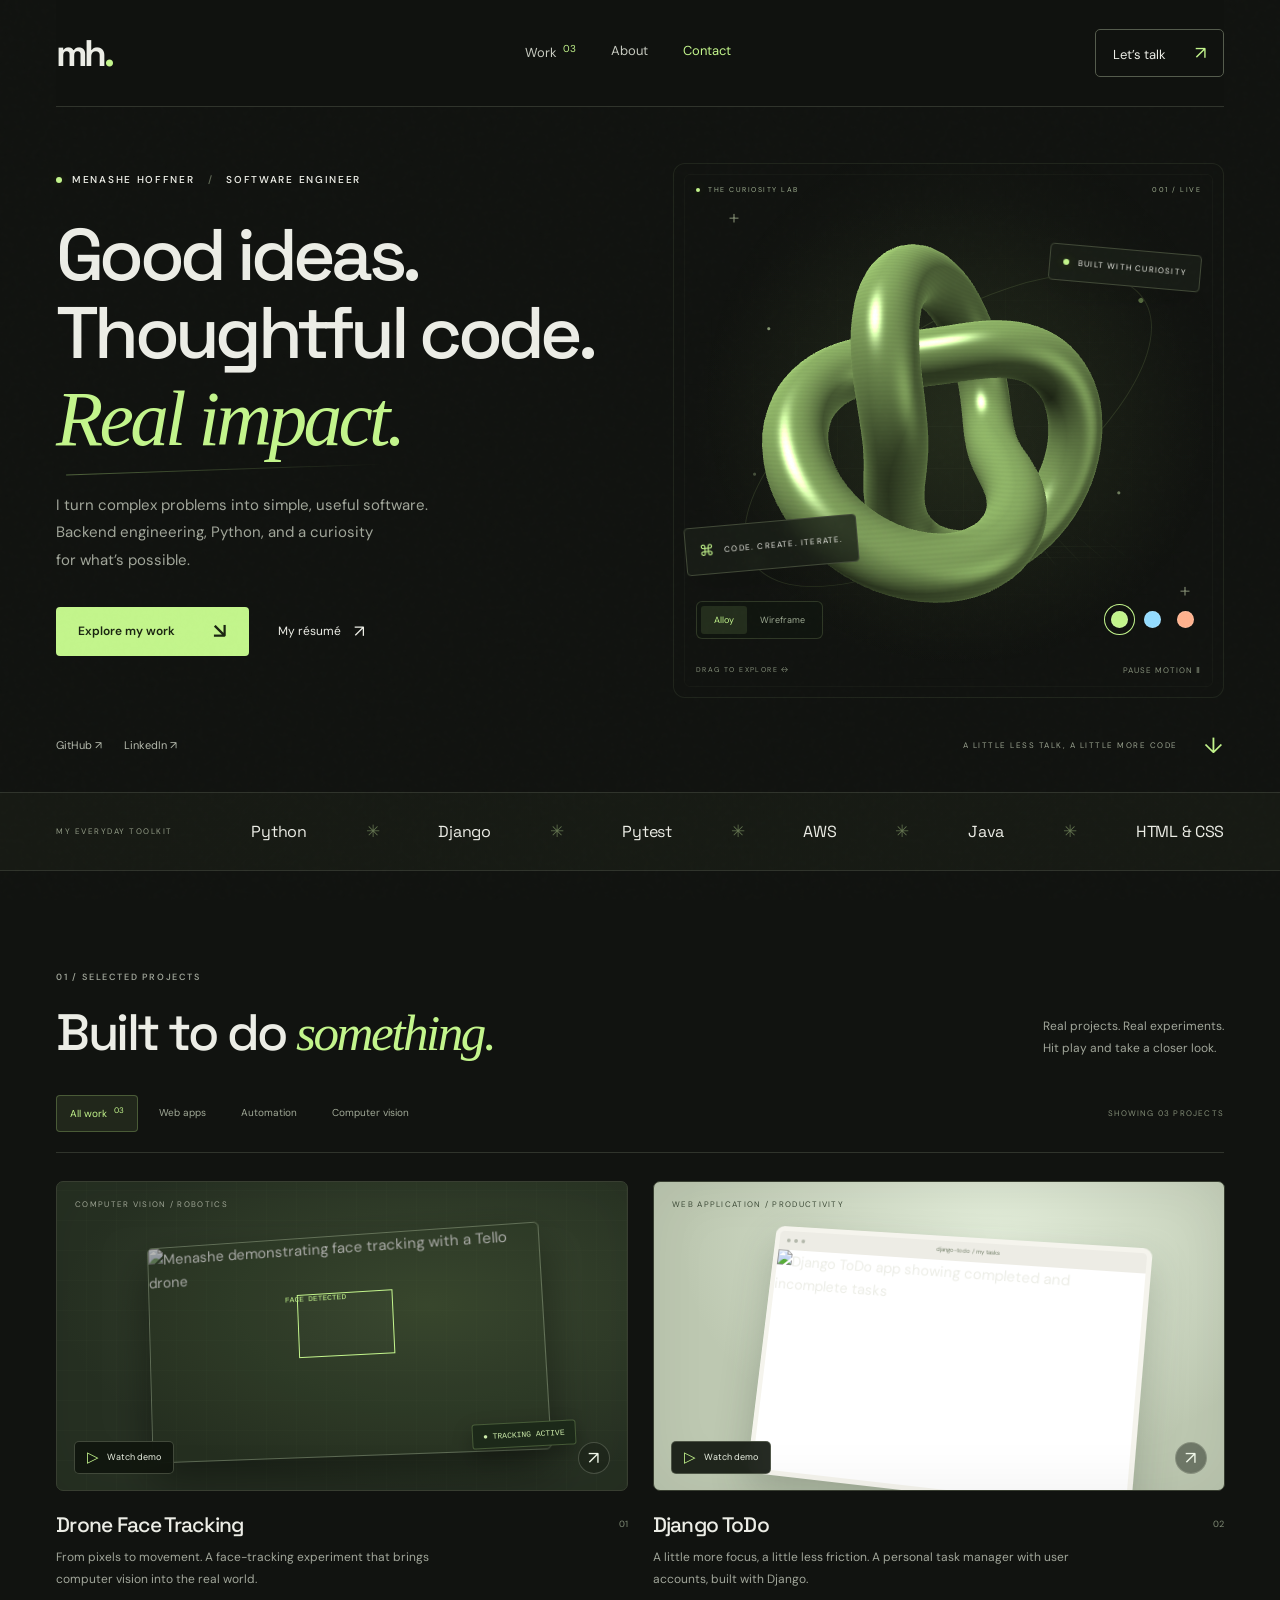
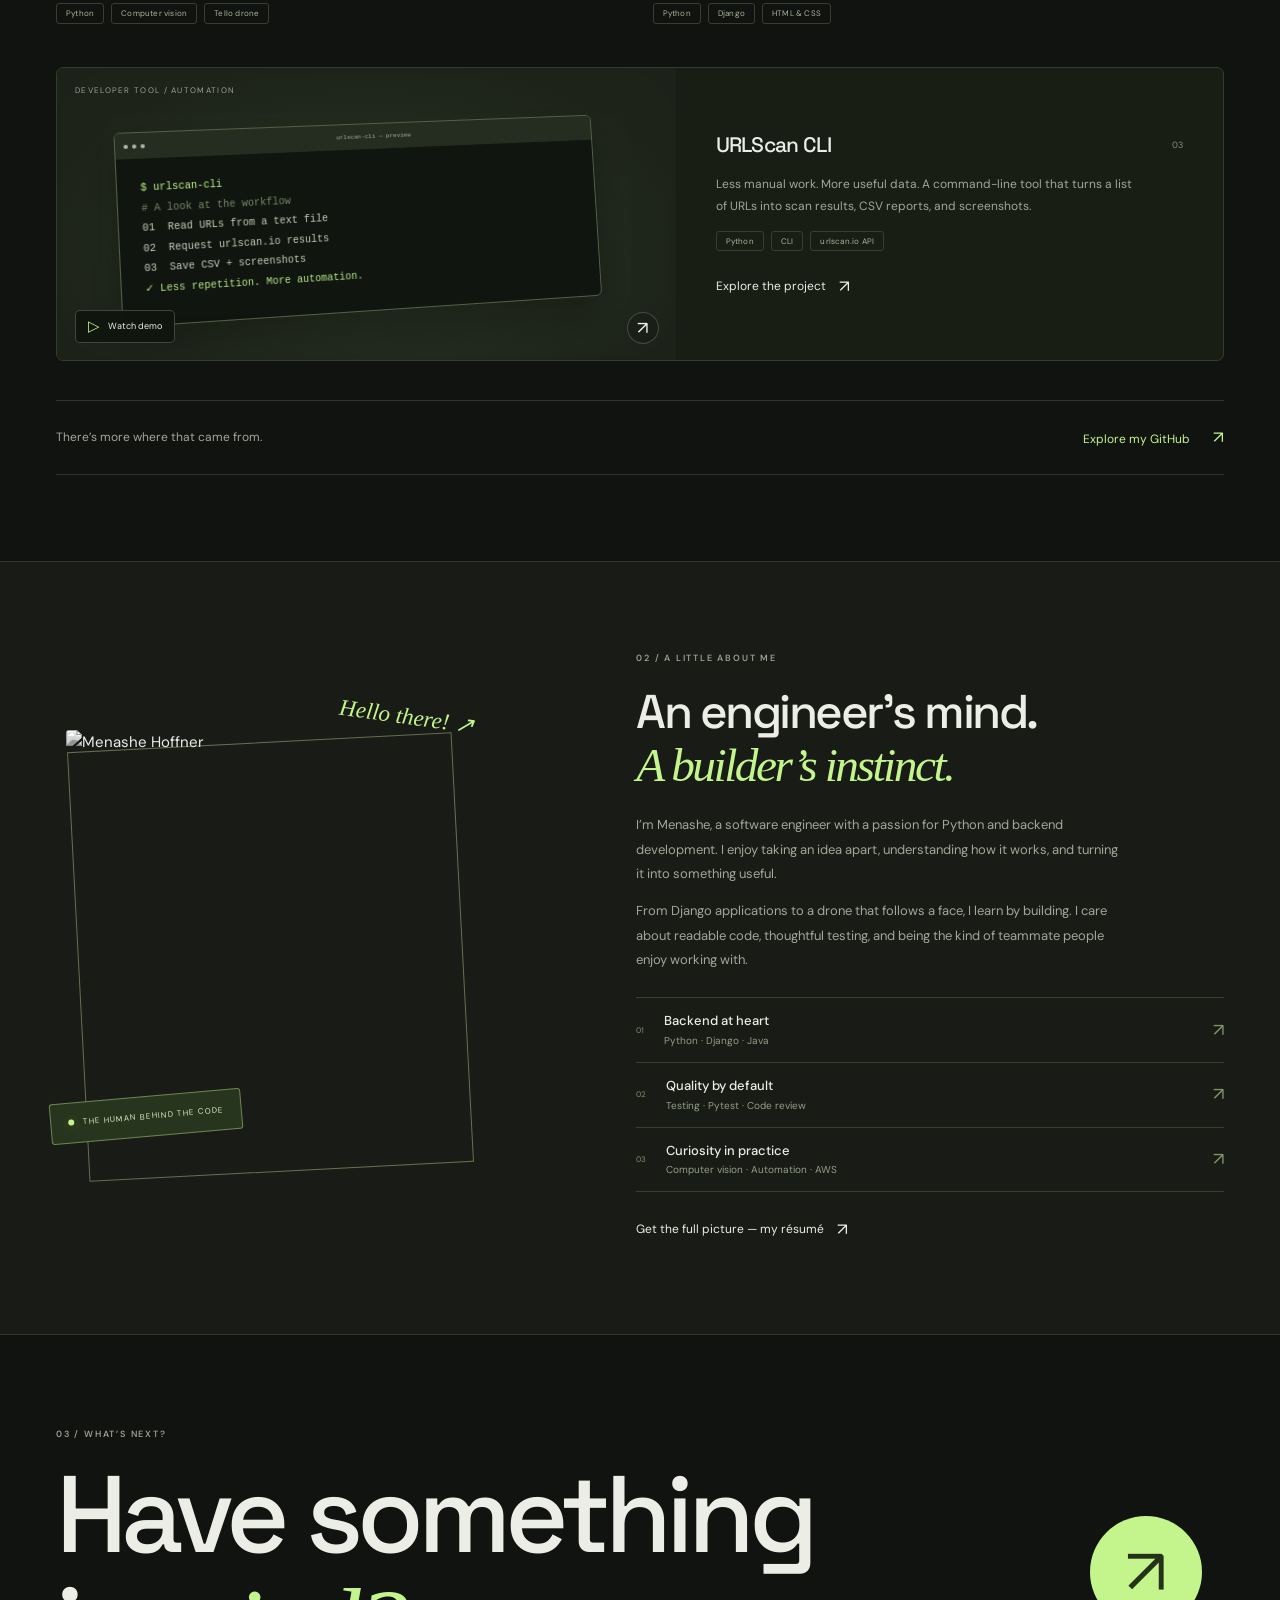
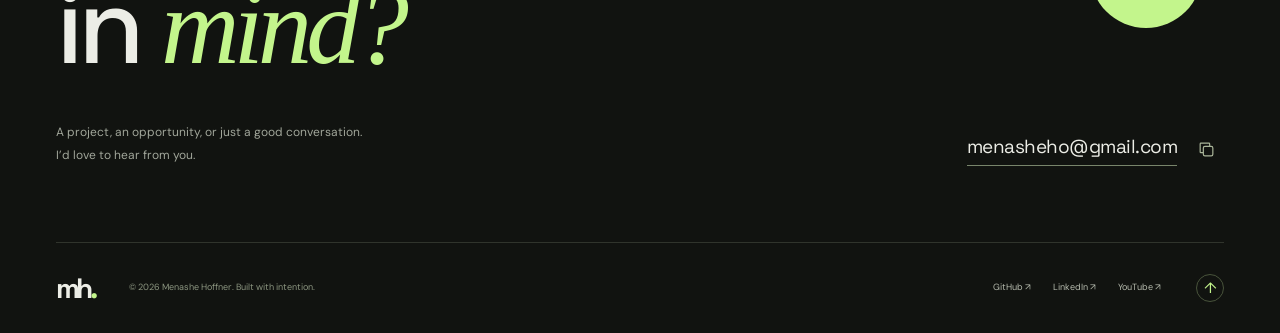
==== commit fd1582cb: "Add interactive sculpture controls, atmosphere palettes, and project demo viewer" ====
--- a/index.html
+++ b/index.html
@@ -11,11 +11,14 @@
   <link rel="preconnect" href="https://fonts.gstatic.com" crossorigin>
   <link href="https://fonts.googleapis.com/css2?family=DM+Sans:wght@400;450;500;550;600;650;700&family=Space+Grotesk:wght@400;500;600;700&display=swap" rel="stylesheet">
   <link rel="stylesheet" href="default.css">
+  <link rel="stylesheet" href="experience.css">
   <script src="projects.js" defer></script>
   <script src="script.js" defer></script>
+  <script src="experience.js" defer></script>
   <script src="sculpture.js" defer></script>
 </head>
 <body>
+  <div class="reading-progress" aria-hidden="true"></div>
   <a class="skip-link" href="#main">Skip to content</a>
   <header class="site-header wrap">
     <a class="brand" href="#" aria-label="Menashe Hoffner home">mh<span>.</span></a>
@@ -35,20 +38,27 @@
         <div class="hero-actions"><a class="button button-primary" href="#work">Explore my work <span aria-hidden="true">↘</span></a><a class="text-link" href="files/Resume_Menashe_Hoffner.pdf" target="_blank" rel="noopener">My résumé <span aria-hidden="true">↗</span></a></div>
       </div>
       <div class="hero-art" id="hero-art">
+        <div class="art-stars" aria-hidden="true"></div>
+        <div class="art-floor" aria-hidden="true"></div>
+        <div class="art-stage-heading"><span><span class="status-dot"></span> THE CURIOSITY LAB</span><span>001 / LIVE</span></div>
         <div class="art-grid" aria-hidden="true"></div>
         <span class="art-cross cross-one" aria-hidden="true">+</span><span class="art-cross cross-two" aria-hidden="true">+</span>
         <div class="art-orbit" aria-hidden="true"></div>
         <div class="sculpture-fallback" aria-hidden="true"><span></span><span></span><span></span></div>
-        <canvas id="sculpture" aria-hidden="true"></canvas>
+        <canvas id="sculpture" tabindex="0" role="group" aria-label="Interactive 3D sculpture. Drag or use arrow keys to rotate. Press Home to reset."></canvas>
         <div class="art-label label-top"><span class="small-dot"></span> BUILT WITH CURIOSITY</div>
         <div class="art-label label-bottom"><span aria-hidden="true">⌘</span> CODE. CREATE. ITERATE.</div>
-        <div class="art-caption"><span>EXPERIMENT 001</span><button id="motion-toggle" type="button" aria-pressed="false" aria-label="Pause 3D animation">PAUSE MOTION <span aria-hidden="true">Ⅱ</span></button></div>
+        <div class="art-controls">
+          <div class="material-switch" role="group" aria-label="Sculpture appearance" data-render-controls hidden><button type="button" data-material="solid" aria-pressed="true">Alloy</button><button type="button" data-material="wire" aria-pressed="false">Wireframe</button></div>
+          <div class="palette-switch" role="group" aria-label="Choose an atmosphere"><button type="button" class="palette-sage" data-palette="sage" aria-pressed="true" aria-label="Sage green atmosphere" title="Sage"></button><button type="button" class="palette-ice" data-palette="ice" aria-pressed="false" aria-label="Ice blue atmosphere" title="Ice"></button><button type="button" class="palette-ember" data-palette="ember" aria-pressed="false" aria-label="Ember orange atmosphere" title="Ember"></button></div>
+        </div>
+        <div class="art-caption"><span id="art-hint" hidden>DRAG TO EXPLORE <span aria-hidden="true">↔</span></span><button id="motion-toggle" type="button" aria-pressed="false" aria-label="Pause 3D animation">PAUSE MOTION <span aria-hidden="true">Ⅱ</span></button></div>
       </div>
       <div class="hero-bottom"><div class="social-row"><a href="https://github.com/Menashe-HFR" target="_blank" rel="noopener">GitHub ↗</a><a href="https://www.linkedin.com/in/menasheho/" target="_blank" rel="noopener">LinkedIn ↗</a></div><a class="scroll-link" href="#work">A LITTLE LESS TALK, A LITTLE MORE CODE <span aria-hidden="true">↓</span></a></div>
     </section>
     <div class="stack-strip"><div class="wrap"><span class="stack-intro">MY EVERYDAY TOOLKIT</span><span>Python</span><i>✳</i><span>Django</span><i>✳</i><span>Pytest</span><i>✳</i><span>AWS</span><i>✳</i><span>Java</span><i>✳</i><span>HTML & CSS</span></div></div>
     <section class="work-section wrap" id="work" aria-labelledby="work-heading">
-      <div class="section-heading"><div><p class="eyebrow section-kicker">01 / SELECTED PROJECTS</p><h2 id="work-heading">Built to do <em>something.</em></h2></div><p>A few things I’ve made.<br>Each one, a different problem to solve.</p></div>
+      <div class="section-heading"><div><p class="eyebrow section-kicker">01 / SELECTED PROJECTS</p><h2 id="work-heading">Built to do <em>something.</em></h2></div><p>Real projects. Real experiments.<br> Hit play and take a closer look.</p></div>
       <div class="work-toolbar"><div class="filters" role="group" aria-label="Filter projects"><button class="filter active" data-filter="all" aria-pressed="true">All work <sup>03</sup></button><button class="filter" data-filter="web" aria-pressed="false">Web apps</button><button class="filter" data-filter="automation" aria-pressed="false">Automation</button><button class="filter" data-filter="vision" aria-pressed="false">Computer vision</button></div><span class="work-count" id="work-count" role="status">SHOWING 03 PROJECTS</span></div>
       <div class="project-grid" id="project-grid"></div>
       <noscript><p>Explore the projects: <a href="post-drone.html">Drone Face Tracking</a>, <a href="post-todo.html">Django ToDo</a>, and <a href="post-urlscan.html">URLScan CLI</a>.</p></noscript>
@@ -60,6 +70,9 @@
     </div></section>
     <section class="contact-section wrap" id="contact" aria-labelledby="contact-heading"><p class="eyebrow section-kicker">03 / WHAT’S NEXT?</p><div class="contact-title"><h2 id="contact-heading">Have something<br>in <em>mind?</em></h2><a class="contact-arrow" href="mailto:menasheho@gmail.com" aria-label="Email Menashe"><span aria-hidden="true">↗</span></a></div><div class="contact-bottom"><p>A project, an opportunity, or just a good conversation.<br>I’d love to hear from you.</p><div class="email-group"><a href="mailto:menasheho@gmail.com">menasheho@gmail.com</a><button id="copy-email" aria-label="Copy email address" title="Copy email address"><svg viewBox="0 0 24 24" width="19" height="19" fill="none" stroke="currentColor" stroke-width="1.5" aria-hidden="true"><rect x="8" y="8" width="12" height="12" rx="2"/><path d="M16 8V5a1 1 0 0 0-1-1H5a1 1 0 0 0-1 1v10a1 1 0 0 0 1 1h3"/></svg></button><span id="copy-status" class="copy-status" role="status"></span></div></div></section>
   </main>
+  <dialog class="demo-dialog" id="demo-dialog" aria-labelledby="demo-title">
+    <div class="demo-shell"><header class="demo-header"><div><p class="eyebrow">PROJECT IN MOTION <span class="demo-counter" id="demo-counter"></span></p><h2 id="demo-title">Project demo</h2></div><button class="demo-close" type="button" aria-label="Close project demo"><span aria-hidden="true">×</span></button></header><div class="demo-media" id="demo-media"></div><footer class="demo-footer"><a class="text-link" id="demo-details" href="#work">Explore the project <span aria-hidden="true">↗</span></a><div class="demo-navigation"><button type="button" id="demo-prev" aria-label="Previous project demo">←</button><span class="demo-key-hint">← &nbsp; → TO EXPLORE</span><button type="button" id="demo-next" aria-label="Next project demo">→</button></div></footer></div>
+  </dialog>
   <footer class="site-footer wrap"><a class="brand" href="#" aria-label="Back to top">mh<span>.</span></a><p>© <span id="year">2026</span> Menashe Hoffner. Built with intention.</p><div class="social-row"><a href="https://github.com/Menashe-HFR" target="_blank" rel="noopener">GitHub ↗</a><a href="https://www.linkedin.com/in/menasheho/" target="_blank" rel="noopener">LinkedIn ↗</a><a href="https://youtube.com/playlist?list=PL5MFoRJmoMGg66X_zGDpmaps_6xyPIiBt" target="_blank" rel="noopener">YouTube ↗</a></div><a class="back-top" href="#" aria-label="Back to top">↑</a></footer>
 </body>
 </html>
--- a/experience.css
+++ b/experience.css
@@ -0,0 +1,615 @@
+/* Optional interaction layer. Core content and links remain usable without it. */
+:root  {
+  --accent-rgb: 195,245,140;
+}
+html  {
+  scroll-padding-top: 128px;
+}
+.button-primary:hover,.contact-arrow:hover  {
+  background: color-mix(in srgb,var(--accent) 80%,white);
+}
+.filter.active  {
+  background: rgba(var(--accent-rgb),.09);
+  border-color: rgba(var(--accent-rgb),.25);
+}
+.reading-progress  {
+  position: fixed;
+  z-index: 50;
+  inset: 0 0 auto;
+  height: 2px;
+  background: var(--accent);
+  transform: scaleX(0);
+  transform-origin: left;
+  pointer-events: none;
+}
+.site-header  {
+  position: sticky;
+  top: 0;
+  background: #111310ed;
+  backdrop-filter: blur(20px);
+}
+.desktop-nav a[aria-current="location"]  {
+  color: var(--accent);
+}
+.hero  {
+  padding-top: 65px;
+}
+.hero h1 em  {
+  position: relative;
+}
+.hero h1 em::after  {
+  content: '';
+  position: absolute;
+  left: 3%;
+  right: 4%;
+  bottom: -8px;
+  height: 1px;
+  background: linear-gradient(90deg, var(--accent), transparent);
+  opacity: .35;
+  transform: rotate(-2deg);
+}
+.hero-art  {
+  height: 535px;
+  border: 1px solid #80986824;
+  border-radius: 12px;
+  background: radial-gradient(ellipse at 53% 44%, rgba(var(--accent-rgb),.055), transparent 65%);
+}
+.hero-art::after  {
+  content: '';
+  position: absolute;
+  inset: 10px;
+  border: 1px solid #a6be850b;
+  border-radius: 6px;
+  pointer-events: none;
+}
+.hero-art canvas  {
+  cursor: grab;
+  border-radius: 12px;
+}
+.hero-art canvas.is-dragging  {
+  cursor: grabbing;
+}
+.hero-art canvas:focus-visible  {
+  outline-offset: -6px;
+}
+.art-stage-heading  {
+  position: absolute;
+  z-index: 2;
+  left: 22px;
+  right: 22px;
+  top: 20px;
+  display: flex;
+  justify-content: space-between;
+  font-size: 7px;
+  letter-spacing: 1.5px;
+  color: #9fae90;
+  pointer-events: none;
+}
+.art-stage-heading > span:first-child  {
+  display: flex;
+  gap: 8px;
+  align-items: center;
+}
+.art-stage-heading .status-dot  {
+  width: 4px;
+  height: 4px;
+}
+.art-stars  {
+  position: absolute;
+  inset: 12% 7% 18%;
+  background: radial-gradient(circle at 12% 27%,#dcf9ba90 0 1px,transparent 2px),radial-gradient(circle at 86% 71%,#dcf9ba70 0 1px,transparent 2px),radial-gradient(circle at 76% 11%,#dcf9ba60 0 1px,transparent 2px),radial-gradient(circle at 26% 88%,#dcf9ba60 0 1px,transparent 2px),radial-gradient(circle at 9% 66%,#dcf9ba40 0 1px,transparent 2px);
+  pointer-events: none;
+}
+.art-floor  {
+  position: absolute;
+  left: 10%;
+  right: 10%;
+  height: 100px;
+  bottom: 100px;
+  background-image: linear-gradient(rgba(var(--accent-rgb),.1) 1px,transparent 1px),linear-gradient(90deg,rgba(var(--accent-rgb),.1) 1px,transparent 1px);
+  background-size: 24px 24px;
+  transform: perspective(260px) rotateX(65deg);
+  mask-image: radial-gradient(ellipse,#000,transparent 65%);
+  pointer-events: none;
+}
+.art-orbit  {
+  left: 7%;
+  width: 86%;
+}
+.label-top  {
+  top: 16%;
+  right: 4%;
+}
+.label-bottom  {
+  left: 2%;
+  bottom: 24%;
+}
+.art-label  {
+  pointer-events: none;
+}
+.art-caption  {
+  left: 22px;
+  right: 22px;
+  bottom: 15px;
+  min-height: 16px;
+  align-items: center;
+  font-size: 7px;
+}
+.art-caption button  {
+  min-height: 25px;
+  padding: 4px 0;
+}
+.art-caption > button  {
+  margin-left: auto;
+}
+.art-controls  {
+  position: absolute;
+  z-index: 3;
+  left: 22px;
+  right: 22px;
+  bottom: 58px;
+  display: flex;
+  align-items: center;
+  justify-content: space-between;
+  gap: 12px;
+}
+.material-switch  {
+  display: inline-flex;
+  background: #111710db;
+  padding: 4px;
+  border: 1px solid #57654670;
+  border-radius: 6px;
+}
+.material-switch button  {
+  padding: 7px 13px;
+  font-size: 9px;
+  color: #9da992;
+  background: transparent;
+  border-radius: 3px;
+}
+.material-switch button[aria-pressed="true"]  {
+  color: var(--accent);
+  background: rgba(var(--accent-rgb),.11);
+}
+.material-switch button:hover  {
+  color: var(--text);
+}
+.palette-switch  {
+  display: flex;
+  gap: 2px;
+}
+.palette-switch button  {
+  width: 31px;
+  height: 31px;
+  padding: 8px;
+  border-radius: 50%;
+  background: transparent;
+  position: relative;
+}
+.palette-switch button::before  {
+  content: '';
+  position: absolute;
+  inset: 7px;
+  border-radius: 50%;
+  background: var(--swatch);
+  box-shadow: inset 0 0 0 1px #fff2;
+}
+.palette-switch button[aria-pressed="true"]  {
+  box-shadow: inset 0 0 0 1px var(--swatch);
+}
+.palette-sage  {
+  --swatch: #c3f58c;
+}
+.palette-ice  {
+  --swatch: #94dcff;
+}
+.palette-ember  {
+  --swatch: #ffb28e;
+}
+.sculpture-fallback span  {
+  border-color: var(--accent);
+}
+.hero-bottom  {
+  padding-top: 30px;
+}
+.stack-strip  {
+  background: linear-gradient(90deg,#171a14,rgba(var(--accent-rgb),.035),#171a14);
+}
+.project-preview  {
+  position: relative;
+  min-width: 0;
+}
+.project-visual  {
+  transform: perspective(1000px) rotateX(var(--tilt-x,0deg)) rotateY(var(--tilt-y,0deg));
+  transition: transform .5s var(--ease),border-color .3s;
+}
+.project-visual::before  {
+  content: '';
+  position: absolute;
+  z-index: 2;
+  inset: 0;
+  background: radial-gradient(ellipse at var(--light-x,50%) var(--light-y,50%),#ffffff14,transparent 57%);
+  pointer-events: none;
+  opacity: 0;
+  transition: opacity .4s;
+}
+.project-preview:hover .project-visual::before  {
+  opacity: 1;
+}
+.project-preview:hover .project-visual  {
+  border-color: rgba(var(--accent-rgb),.55);
+}
+.watch-demo  {
+  position: absolute;
+  z-index: 3;
+  bottom: 17px;
+  left: 18px;
+  display: inline-flex;
+  align-items: center;
+  gap: 8px;
+  padding: 8px 12px;
+  border: 1px solid #dae9c63d;
+  border-radius: 5px;
+  background: #10150ee8;
+  color: #ecf2e4;
+  font-size: 9px;
+  backdrop-filter: blur(10px);
+  transition: background .2s,color .2s,transform .2s;
+}
+.watch-demo > span  {
+  font-size: 15px;
+  line-height: 1;
+  color: var(--accent);
+}
+.watch-demo:hover  {
+  background: var(--accent);
+  color: #16200e;
+  transform: translateY(-2px);
+}
+.watch-demo:hover > span  {
+  color: inherit;
+}
+.wide .project-preview  {
+  align-self: stretch;
+}
+.wide .project-visual  {
+  height: 100%;
+  min-height: 292px;
+}
+.reveal-ready  {
+  transition: opacity .8s var(--ease),translate .8s var(--ease);
+}
+.reveal-ready:not(.in-view)  {
+  opacity: 0;
+  translate: 0 25px;
+}
+.project-card.reveal-ready:nth-child(2n)  {
+  transition-delay: .08s;
+}
+.project-card[hidden]  {
+  transition-delay: 0s;
+}
+.contact-arrow  {
+  box-shadow: 0 0 0 0 rgba(var(--accent-rgb),0);
+}
+.contact-arrow:hover  {
+  box-shadow: 0 0 65px -15px rgba(var(--accent-rgb),.4);
+}
+.demo-dialog  {
+  width: min(1020px,calc(100vw - 64px));
+  max-height: calc(100dvh - 64px);
+  padding: 0;
+  border: 1px solid #697c5266;
+  border-radius: 12px;
+  background: #141a10;
+  color: var(--text);
+  box-shadow: 0 30px 150px #0009;
+  overflow: auto;
+}
+.demo-dialog::backdrop  {
+  background: #070b08de;
+  backdrop-filter: blur(15px);
+}
+.demo-dialog[open]  {
+  animation: demo-enter .3s var(--ease) both;
+}
+.demo-header  {
+  padding: 23px 28px;
+  display: flex;
+  align-items: center;
+  justify-content: space-between;
+  gap: 20px;
+}
+.demo-header .eyebrow  {
+  font-size: 8px;
+  color: var(--accent);
+}
+.demo-counter  {
+  color: #9aa78c;
+  font-variant-numeric: tabular-nums;
+}
+.demo-header h2  {
+  font-size: 27px;
+  letter-spacing: -.9px;
+  margin-top: 8px;
+}
+.demo-close  {
+  width: 42px;
+  height: 42px;
+  flex-shrink: 0;
+  display: grid;
+  place-items: center;
+  background: #24301b;
+  border: 1px solid #5e724744;
+  border-radius: 50%;
+  font: 26px/1 var(--sans);
+  color: #d3e0c3;
+}
+.demo-close:hover  {
+  color: var(--accent);
+  background: #2c3a21;
+}
+.demo-media  {
+  background: #080b07;
+  display: grid;
+  place-items: center;
+  min-height: 160px;
+}
+.demo-media video  {
+  display: block;
+  width: 100%;
+  max-height: calc(100dvh - 270px);
+  object-fit: contain;
+}
+.demo-footer  {
+  padding: 17px 28px;
+  display: flex;
+  align-items: center;
+  justify-content: space-between;
+  gap: 20px;
+}
+.demo-navigation  {
+  display: flex;
+  align-items: center;
+  gap: 16px;
+}
+.demo-navigation button  {
+  border: 1px solid #576b425e;
+  width: 36px;
+  height: 36px;
+  background: transparent;
+  border-radius: 4px;
+  color: var(--accent);
+  font-size: 19px;
+}
+.demo-navigation button:hover  {
+  background: #29371e;
+}
+.demo-key-hint  {
+  font-size: 7px;
+  color: #889b77;
+  letter-spacing: 1px;
+}
+body.demo-open  {
+  overflow: hidden;
+}
+@keyframes demo-enter  {
+  from  {
+    opacity: 0;
+    translate: 0 15px;
+    scale: .98;
+  }
+  to  {
+    opacity: 1;
+    translate: 0 0;
+    scale: 1;
+  }
+}
+@media(min-width:1550px)  {
+  .hero-art  {
+    height: 560px;
+  }
+}
+@media(max-width:1100px)  {
+  .hero-art  {
+    height: 480px;
+  }
+  .art-stage-heading  {
+    font-size: 6px;
+    letter-spacing: 1px;
+  }
+  .label-top  {
+    right: 3%;
+  }
+  .label-bottom  {
+    left: 3%;
+  }
+  .art-controls  {
+    left: 15px;
+    right: 15px;
+  }
+  .material-switch button  {
+    padding-inline: 10px;
+  }
+  .palette-switch button  {
+    width: 28px;
+    height: 28px;
+  }
+}
+@media(min-width:601px) and (max-width:800px)  {
+  .hero  {
+    padding-top: 45px;
+    grid-template-columns: 1.1fr 1fr;
+    column-gap: 16px;
+  }
+  .hero h1  {
+    font-size: 49px;
+  }
+  .hero-art  {
+    height: 415px;
+  }
+  .label-top  {
+    font-size: 5px;
+  }
+  .art-stage-heading  {
+    left: 14px;
+    right: 14px;
+    letter-spacing: .7px;
+  }
+  .art-stage-heading > span:last-child  {
+    display: none;
+  }
+  .material-switch button  {
+    padding: 7px 8px;
+    font-size: 8px;
+  }
+  .palette-switch button  {
+    width: 24px;
+    height: 26px;
+  }
+  .palette-switch button::before  {
+    inset: 7px 6px;
+  }
+  .art-controls  {
+    left: 12px;
+    right: 12px;
+    gap: 4px;
+  }
+  .art-caption  {
+    left: 14px;
+    right: 14px;
+    font-size: 6px;
+  }
+  .art-caption button  {
+    font-size: 6px;
+  }
+}
+@media(max-width:600px)  {
+  .site-header  {
+    height: 72px;
+  }
+  .hero  {
+    padding-top: 34px;
+  }
+  .hero-art  {
+    height: 390px;
+    margin-top: 34px;
+  }
+  .hero h1  {
+    font-size: clamp(46px,11.4vw,65px);
+  }
+  .hero-bottom  {
+    padding-top: 25px;
+  }
+  .art-stage-heading  {
+    font-size: 6px;
+    left: 17px;
+    right: 17px;
+  }
+  .art-controls  {
+    left: 17px;
+    right: 17px;
+    bottom: 52px;
+  }
+  .art-caption  {
+    left: 17px;
+    right: 17px;
+    bottom: 12px;
+    font-size: 6px;
+  }
+  .label-top  {
+    right: 4%;
+    font-size: 6px;
+    top: 18%;
+  }
+  .label-bottom  {
+    left: 3%;
+    bottom: 29%;
+    font-size: 6px;
+  }
+  .art-floor  {
+    bottom: 100px;
+  }
+  .watch-demo  {
+    font-size: 9px;
+    min-height: 36px;
+  }
+  .wide .project-visual  {
+    min-height: 265px;
+  }
+  .demo-dialog  {
+    width: calc(100vw - 24px);
+    max-height: calc(100dvh - 30px);
+    border-radius: 8px;
+  }
+  .demo-header  {
+    padding: 18px;
+  }
+  .demo-header h2  {
+    font-size: 22px;
+  }
+  .demo-header .eyebrow  {
+    font-size: 7px;
+  }
+  .demo-footer  {
+    padding: 15px 18px;
+    gap: 8px;
+  }
+  .demo-footer .text-link  {
+    font-size: 10px;
+    gap: 6px;
+  }
+  .demo-key-hint  {
+    display: none;
+  }
+  .demo-navigation  {
+    gap: 9px;
+  }
+  .demo-media video  {
+    max-height: calc(100dvh - 220px);
+  }
+}
+@media(max-width:350px)  {
+  .art-stage-heading  {
+    letter-spacing: .6px;
+  }
+  .art-controls  {
+    left: 12px;
+    right: 12px;
+  }
+  .material-switch button  {
+    padding: 7px 9px;
+  }
+  .art-caption  {
+    left: 12px;
+    right: 12px;
+  }
+  .palette-switch button  {
+    width: 26px;
+  }
+}
+@media(max-width:800px)  {
+  html  {
+    scroll-padding-top: 105px;
+  }
+}
+@media(max-width:600px)  {
+  html  {
+    scroll-padding-top: 90px;
+  }
+}
+@media(prefers-reduced-motion:reduce)  {
+  .reveal-ready:not(.in-view)  {
+    opacity: 1;
+    translate: none;
+  }
+  .project-visual  {
+    transform: none;
+  }
+  .demo-dialog[open]  {
+    animation: none;
+  }
+  .watch-demo:hover  {
+    transform: none;
+  }
+}
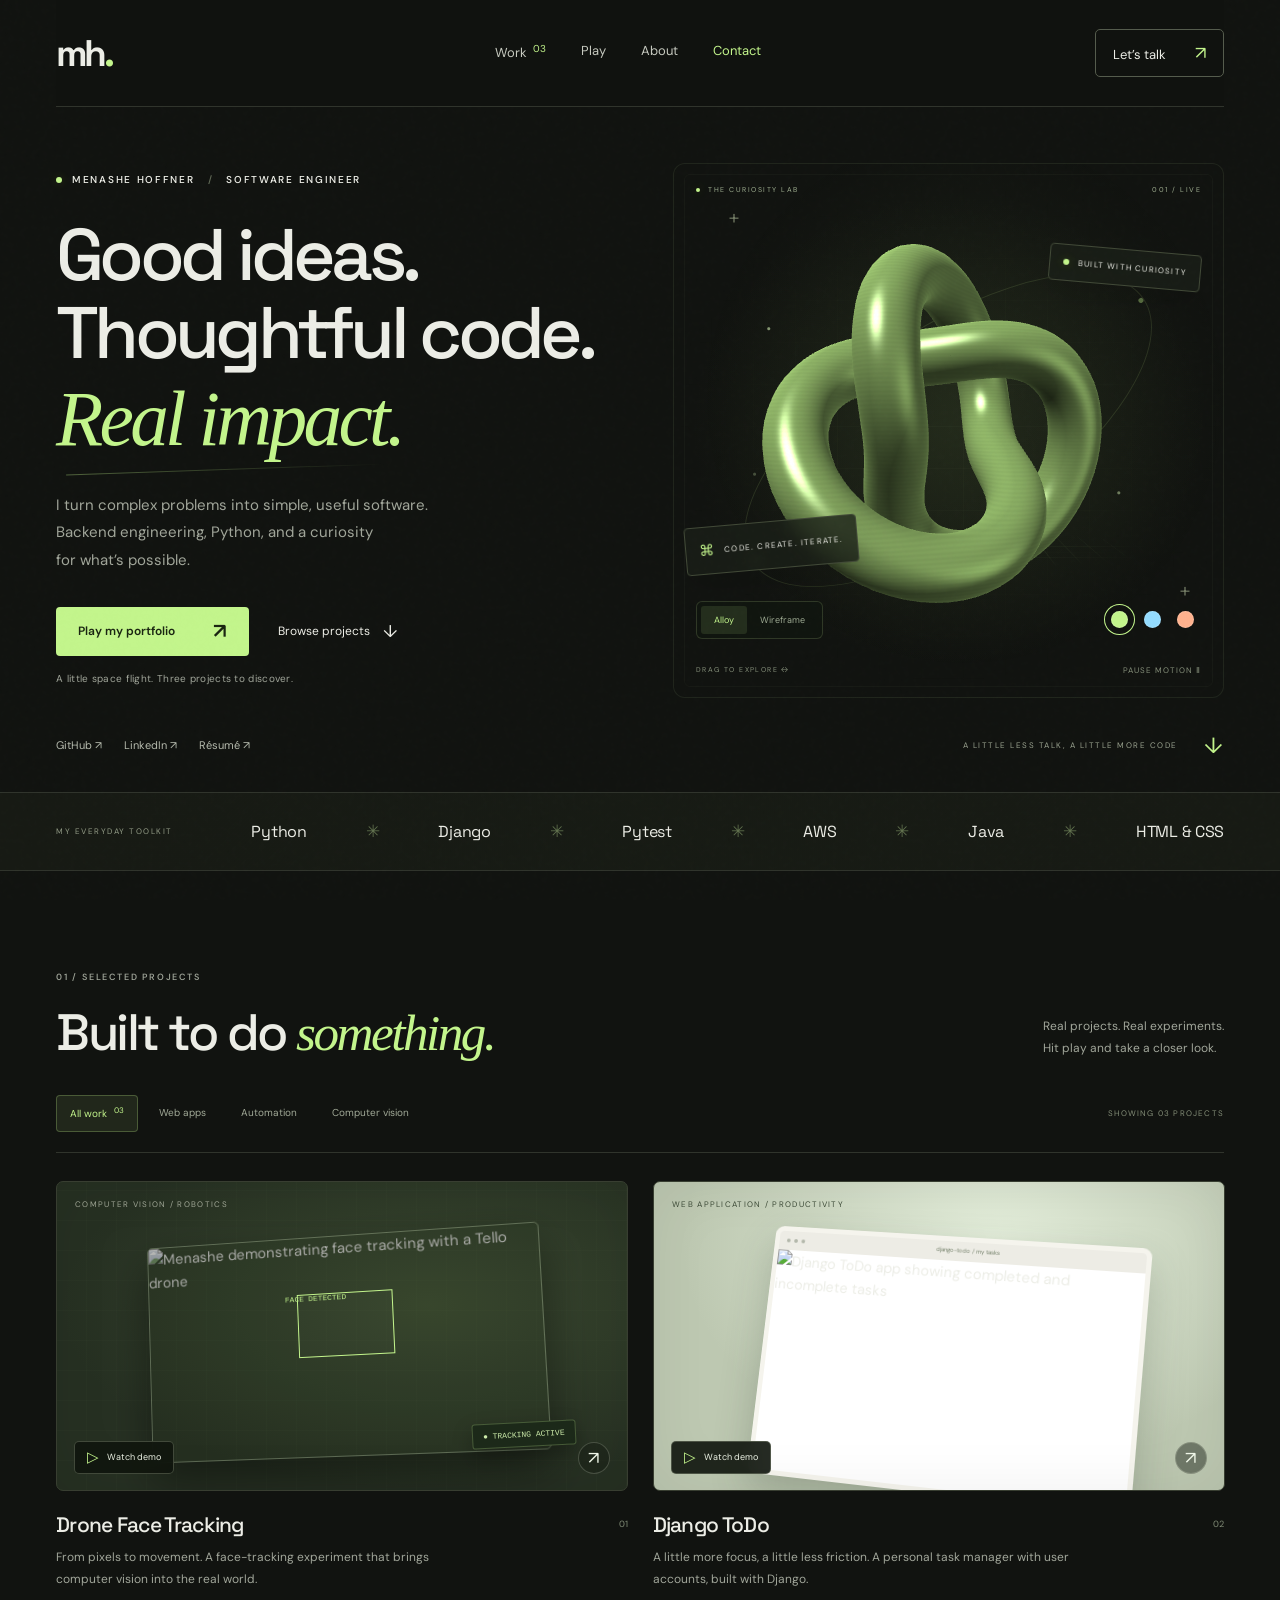
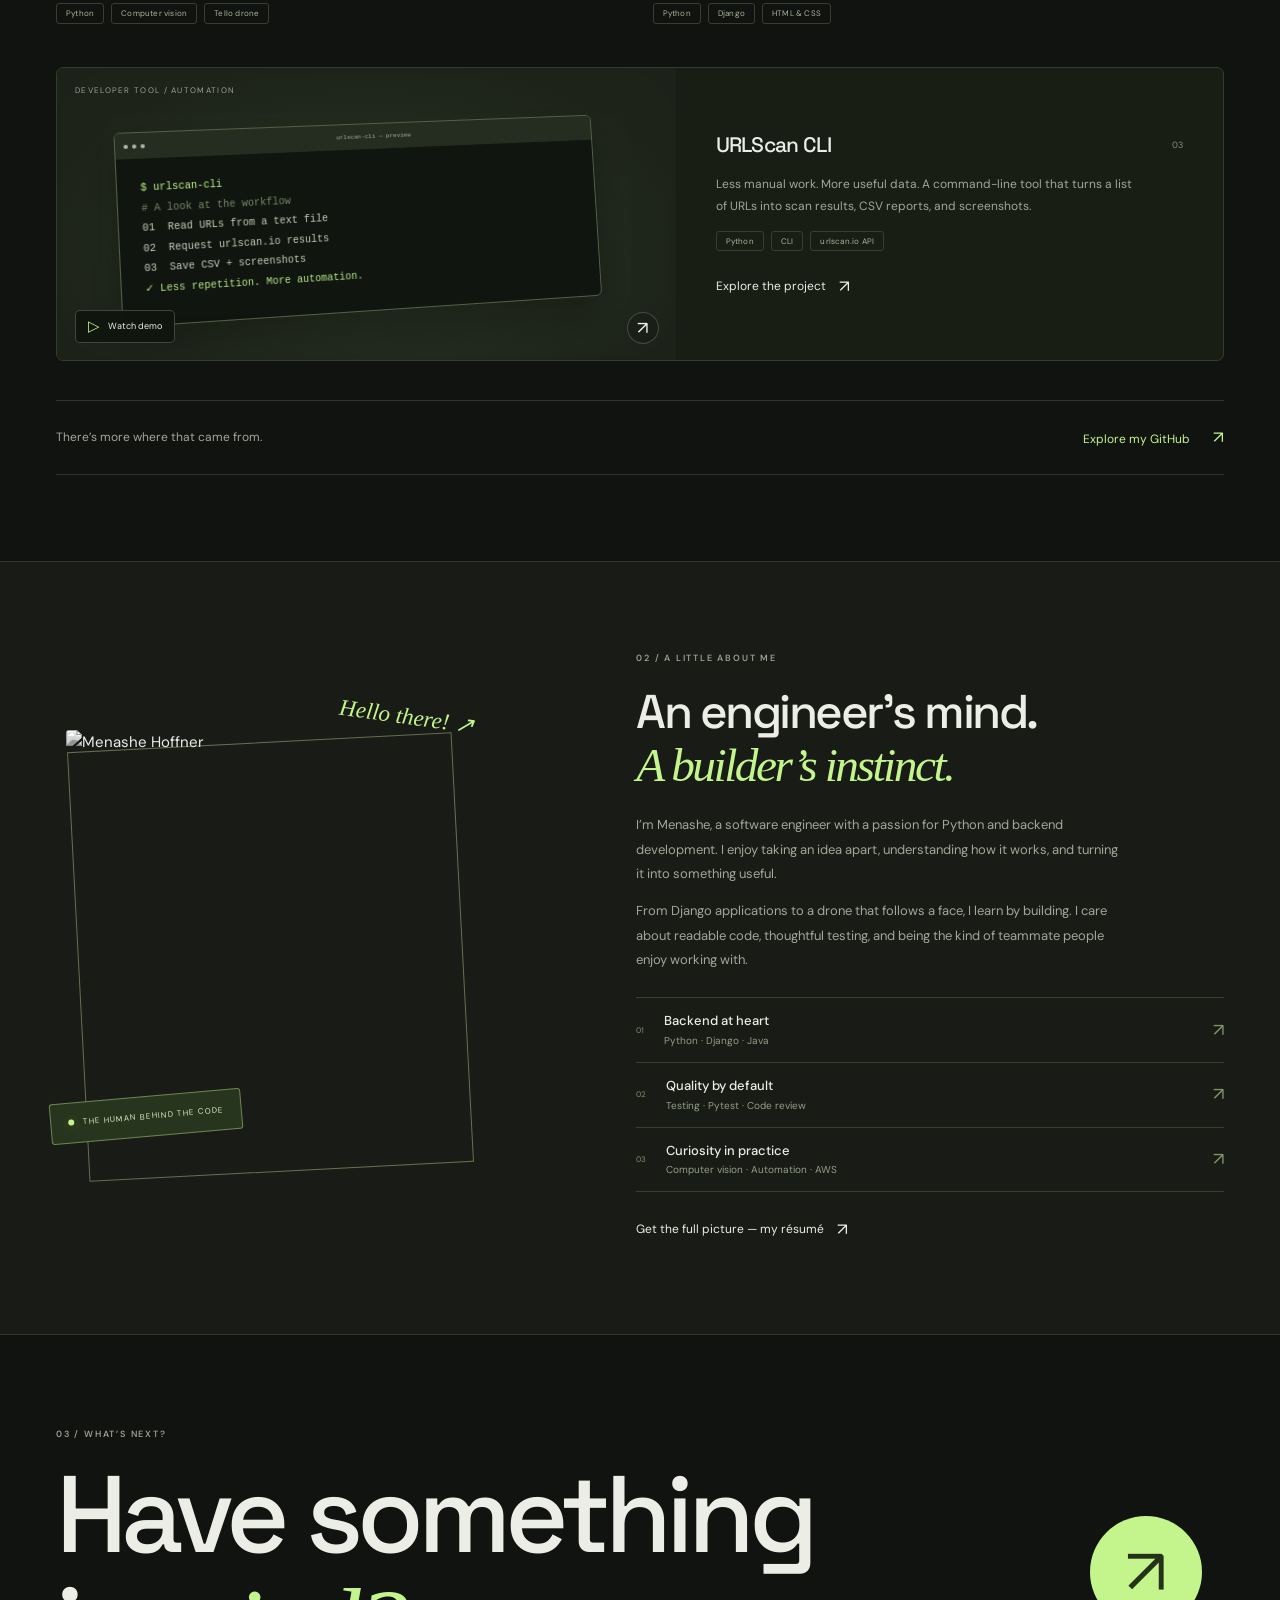
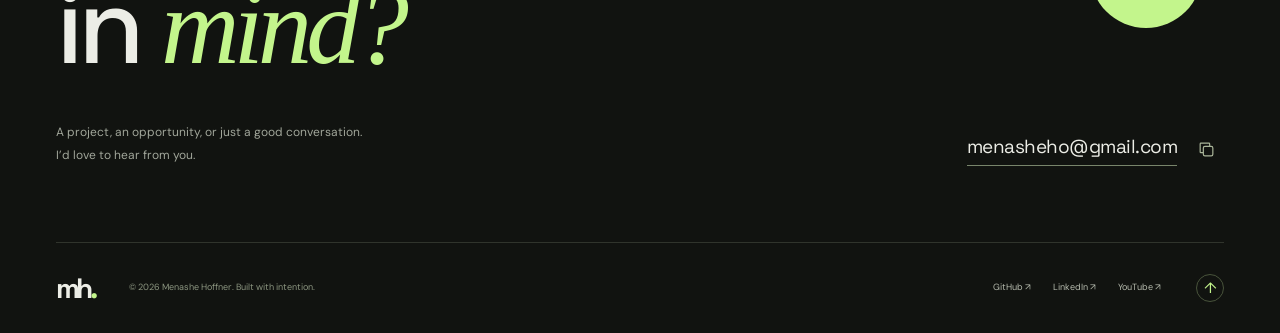
==== commit fe19d88d: "Make the portfolio playable as a space exploration and project collection game" ====
--- a/index.html
+++ b/index.html
@@ -23,11 +23,11 @@
   <header class="site-header wrap">
     <a class="brand" href="#" aria-label="Menashe Hoffner home">mh<span>.</span></a>
     <nav class="desktop-nav" aria-label="Main navigation">
-      <a href="#work">Work <span>03</span></a><a href="#about">About</a><a href="#contact">Contact</a>
+      <a href="#work">Work <span>03</span></a><a href="game.html">Play</a><a href="#about">About</a><a href="#contact">Contact</a>
     </nav>
     <a class="header-contact" href="mailto:menasheho@gmail.com">Let’s talk <span aria-hidden="true">↗</span></a>
     <button class="menu-toggle" aria-expanded="false" aria-controls="mobile-nav" aria-label="Open navigation"><span></span><span></span></button>
-    <nav class="mobile-nav" id="mobile-nav" aria-label="Mobile navigation" hidden><a href="#work">Selected work</a><a href="#about">About me</a><a href="#contact">Get in touch</a></nav>
+    <nav class="mobile-nav" id="mobile-nav" aria-label="Mobile navigation" hidden><a href="game.html">Play the portfolio</a><a href="#work">Selected work</a><a href="#about">About me</a><a href="#contact">Get in touch</a></nav>
   </header>
   <main id="main">
     <section class="hero wrap" aria-labelledby="hero-heading">
@@ -35,7 +35,8 @@
         <p class="eyebrow"><span class="status-dot"></span> MENASHE HOFFNER <span class="eyebrow-divider">/</span> SOFTWARE ENGINEER</p>
         <h1 id="hero-heading">Good ideas.<br>Thoughtful code.<br><em>Real impact.</em></h1>
         <p class="hero-description">I turn complex problems into simple, useful software.<br class="desktop-break"> Backend engineering, Python, and a curiosity<br class="desktop-break"> for what’s possible.</p>
-        <div class="hero-actions"><a class="button button-primary" href="#work">Explore my work <span aria-hidden="true">↘</span></a><a class="text-link" href="files/Resume_Menashe_Hoffner.pdf" target="_blank" rel="noopener">My résumé <span aria-hidden="true">↗</span></a></div>
+        <div class="hero-actions"><a class="button button-primary" href="game.html">Play my portfolio <span aria-hidden="true">↗</span></a><a class="text-link" href="#work">Browse projects <span aria-hidden="true">↓</span></a></div>
+        <p class="game-invitation">A little space flight. Three projects to discover.</p>
       </div>
       <div class="hero-art" id="hero-art">
         <div class="art-stars" aria-hidden="true"></div>
@@ -54,7 +55,7 @@
         </div>
         <div class="art-caption"><span id="art-hint" hidden>DRAG TO EXPLORE <span aria-hidden="true">↔</span></span><button id="motion-toggle" type="button" aria-pressed="false" aria-label="Pause 3D animation">PAUSE MOTION <span aria-hidden="true">Ⅱ</span></button></div>
       </div>
-      <div class="hero-bottom"><div class="social-row"><a href="https://github.com/Menashe-HFR" target="_blank" rel="noopener">GitHub ↗</a><a href="https://www.linkedin.com/in/menasheho/" target="_blank" rel="noopener">LinkedIn ↗</a></div><a class="scroll-link" href="#work">A LITTLE LESS TALK, A LITTLE MORE CODE <span aria-hidden="true">↓</span></a></div>
+      <div class="hero-bottom"><div class="social-row"><a href="https://github.com/Menashe-HFR" target="_blank" rel="noopener">GitHub ↗</a><a href="https://www.linkedin.com/in/menasheho/" target="_blank" rel="noopener">LinkedIn ↗</a><a href="files/Resume_Menashe_Hoffner.pdf" target="_blank" rel="noopener">Résumé ↗</a></div><a class="scroll-link" href="#work">A LITTLE LESS TALK, A LITTLE MORE CODE <span aria-hidden="true">↓</span></a></div>
     </section>
     <div class="stack-strip"><div class="wrap"><span class="stack-intro">MY EVERYDAY TOOLKIT</span><span>Python</span><i>✳</i><span>Django</span><i>✳</i><span>Pytest</span><i>✳</i><span>AWS</span><i>✳</i><span>Java</span><i>✳</i><span>HTML & CSS</span></div></div>
     <section class="work-section wrap" id="work" aria-labelledby="work-heading">
--- a/experience.css
+++ b/experience.css
@@ -1,4 +1,5 @@
 /* Optional interaction layer. Core content and links remain usable without it. */
+.game-invitation { margin-top: 15px; color: var(--muted); font-size: 10px; letter-spacing: .3px; }
 :root  {
   --accent-rgb: 195,245,140;
 }
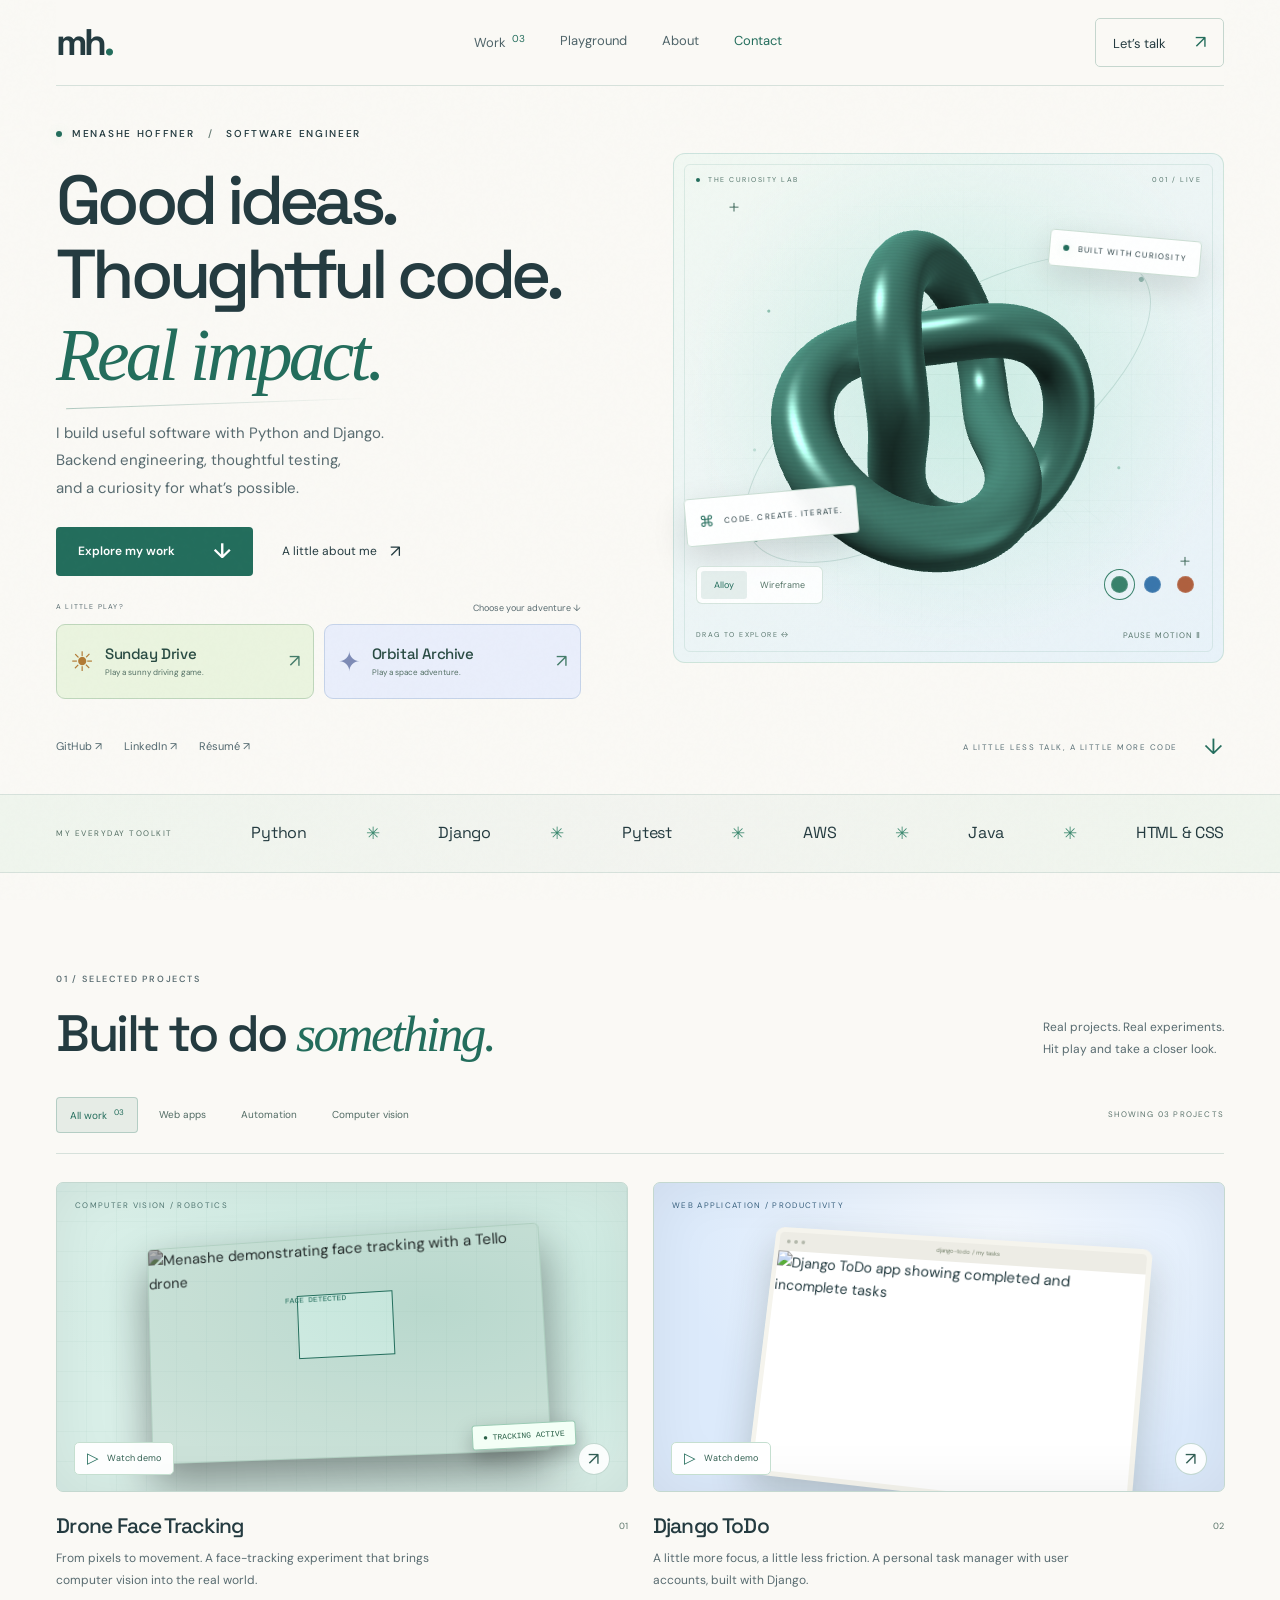
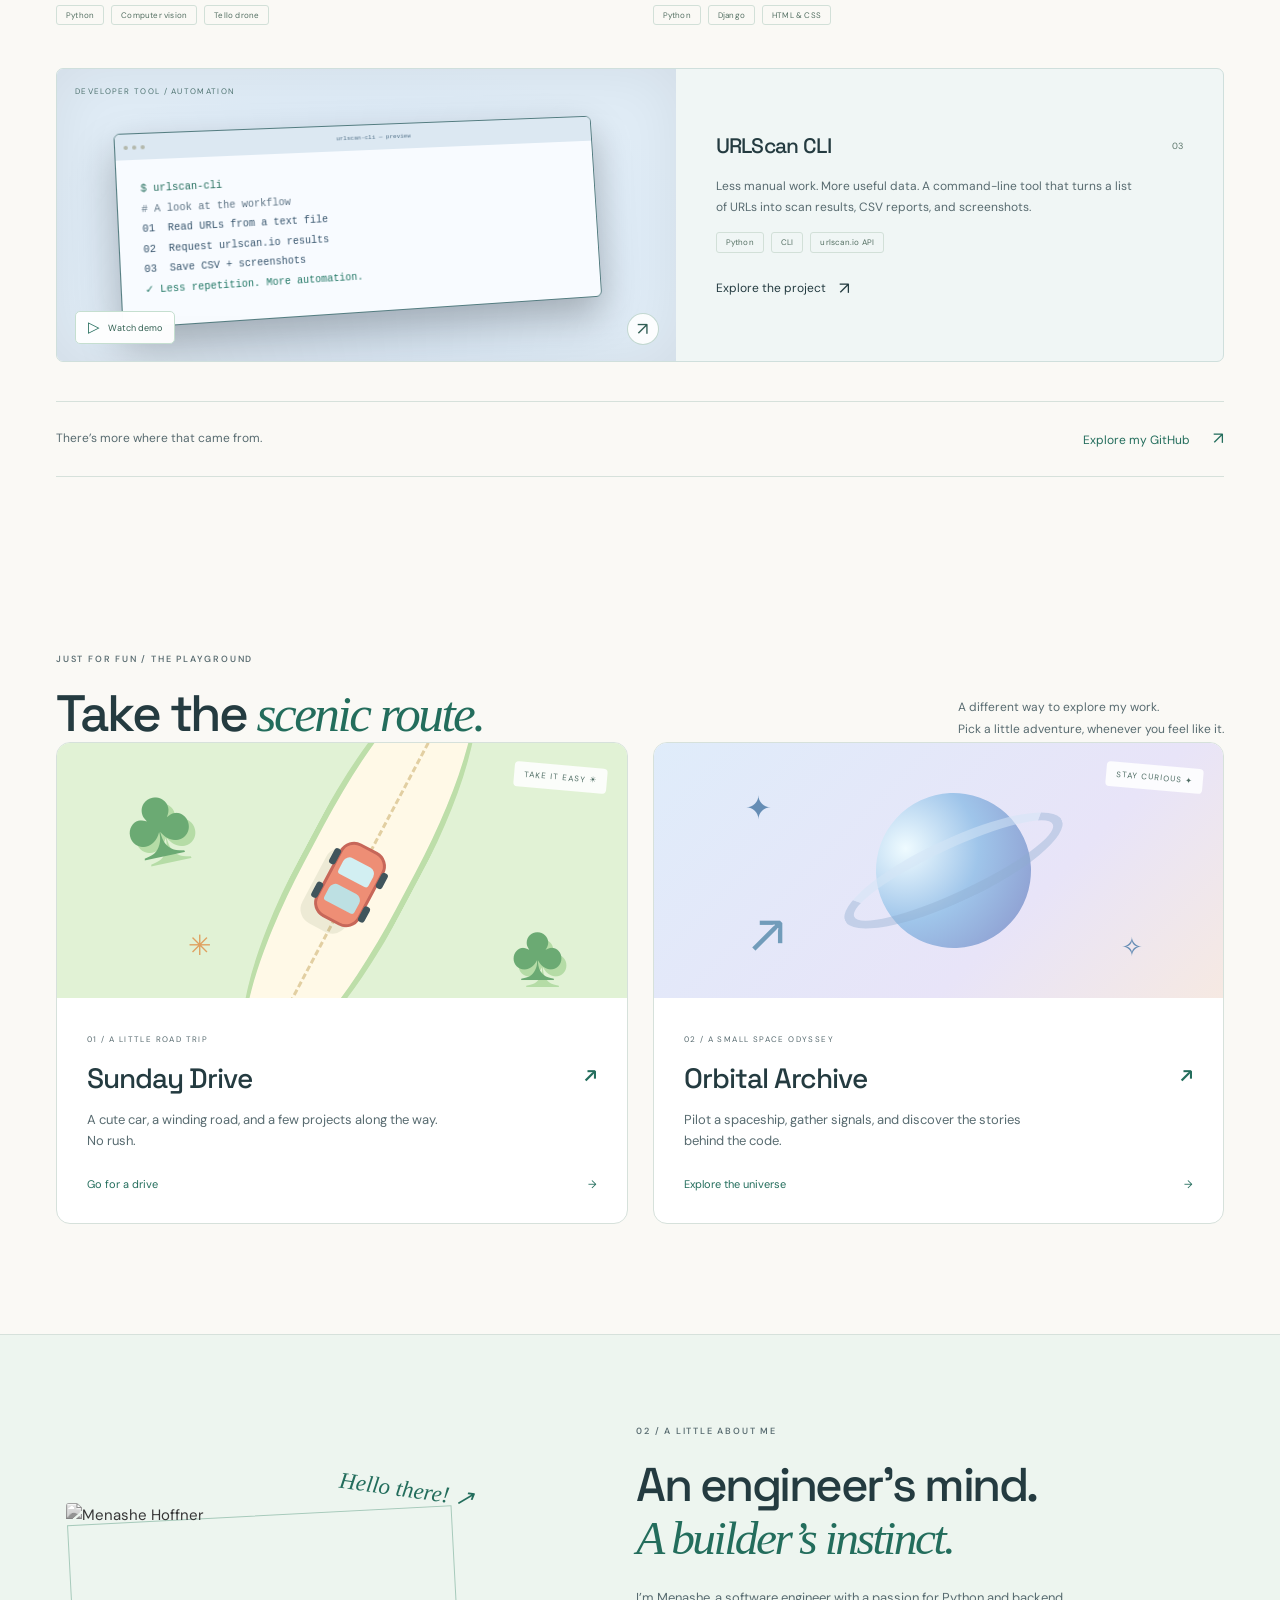
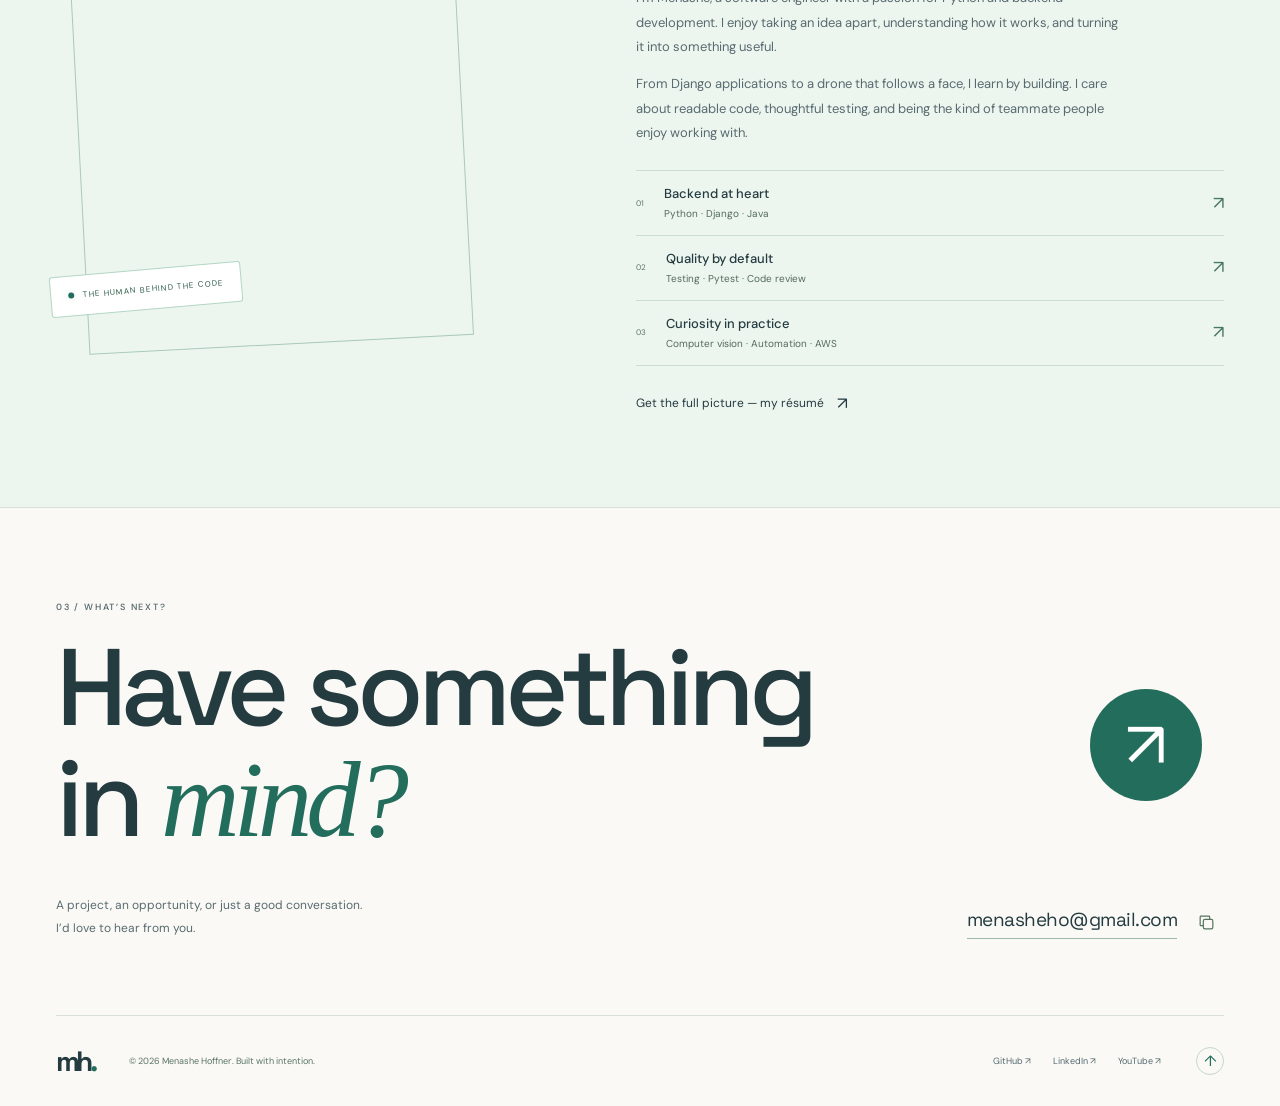
==== commit cb16350a: "Brighten the portfolio and invite visitors into two optional games" ====
--- a/index.html
+++ b/index.html
@@ -3,19 +3,20 @@
 <head>
   <meta charset="utf-8">
   <meta name="viewport" content="width=device-width, initial-scale=1">
-  <meta name="theme-color" content="#111310">
+  <meta name="theme-color" content="#faf9f5">
   <meta name="description" content="Menashe Hoffner — software engineer building thoughtful backends, useful tools, and experiments in computer vision. Explore selected projects and get in touch.">
   <title>Menashe Hoffner — Software Engineer</title>
   <link rel="icon" href="images/favicon.ico">
   <link rel="preconnect" href="https://fonts.googleapis.com">
   <link rel="preconnect" href="https://fonts.gstatic.com" crossorigin>
   <link href="https://fonts.googleapis.com/css2?family=DM+Sans:wght@400;450;500;550;600;650;700&family=Space+Grotesk:wght@400;500;600;700&display=swap" rel="stylesheet">
-  <link rel="stylesheet" href="default.css">
-  <link rel="stylesheet" href="experience.css">
+  <link rel="stylesheet" href="default.css?v=play-2">
+  <link rel="stylesheet" href="experience.css?v=play-2">
+  <link rel="stylesheet" href="playground.css?v=play-2">
   <script src="projects.js" defer></script>
   <script src="script.js" defer></script>
-  <script src="experience.js" defer></script>
-  <script src="sculpture.js" defer></script>
+  <script src="experience.js?v=play-2" defer></script>
+  <script src="sculpture.js?v=play-2" defer></script>
 </head>
 <body>
   <div class="reading-progress" aria-hidden="true"></div>
@@ -23,20 +24,20 @@
   <header class="site-header wrap">
     <a class="brand" href="#" aria-label="Menashe Hoffner home">mh<span>.</span></a>
     <nav class="desktop-nav" aria-label="Main navigation">
-      <a href="#work">Work <span>03</span></a><a href="game.html">Play</a><a href="#about">About</a><a href="#contact">Contact</a>
+      <a href="#work">Work <span>03</span></a><a href="#play">Playground</a><a href="#about">About</a><a href="#contact">Contact</a>
     </nav>
     <a class="header-contact" href="mailto:menasheho@gmail.com">Let’s talk <span aria-hidden="true">↗</span></a>
     <button class="menu-toggle" aria-expanded="false" aria-controls="mobile-nav" aria-label="Open navigation"><span></span><span></span></button>
-    <nav class="mobile-nav" id="mobile-nav" aria-label="Mobile navigation" hidden><a href="game.html">Play the portfolio</a><a href="#work">Selected work</a><a href="#about">About me</a><a href="#contact">Get in touch</a></nav>
+    <nav class="mobile-nav" id="mobile-nav" aria-label="Mobile navigation" hidden><a href="#play">The playground</a><a href="#work">Selected work</a><a href="#about">About me</a><a href="#contact">Get in touch</a></nav>
   </header>
   <main id="main">
     <section class="hero wrap" aria-labelledby="hero-heading">
       <div class="hero-copy">
         <p class="eyebrow"><span class="status-dot"></span> MENASHE HOFFNER <span class="eyebrow-divider">/</span> SOFTWARE ENGINEER</p>
         <h1 id="hero-heading">Good ideas.<br>Thoughtful code.<br><em>Real impact.</em></h1>
-        <p class="hero-description">I turn complex problems into simple, useful software.<br class="desktop-break"> Backend engineering, Python, and a curiosity<br class="desktop-break"> for what’s possible.</p>
-        <div class="hero-actions"><a class="button button-primary" href="game.html">Play my portfolio <span aria-hidden="true">↗</span></a><a class="text-link" href="#work">Browse projects <span aria-hidden="true">↓</span></a></div>
-        <p class="game-invitation">A little space flight. Three projects to discover.</p>
+        <p class="hero-description">I build useful software with Python and Django.<br class="desktop-break"><span class="hero-detail">Backend engineering, thoughtful testing,<br class="desktop-break"> and a curiosity for what’s possible.</span></p>
+        <div class="hero-actions"><a class="button button-primary" href="#work">Explore my work <span aria-hidden="true">↓</span></a><a class="text-link" href="#about">A little about me <span aria-hidden="true">↗</span></a></div>
+        <div class="hero-play" aria-label="Choose a little adventure"><p>A LITTLE PLAY? <span>Choose your adventure ↓</span></p><div><a class="hero-play-card hero-drive" href="drive.html"><span class="hero-play-icon" aria-hidden="true">☀</span><span><strong>Sunday Drive</strong><small>Play a sunny driving game.</small></span><b aria-hidden="true">↗</b></a><a class="hero-play-card hero-space" href="game.html"><span class="hero-play-icon" aria-hidden="true">✦</span><span><strong>Orbital Archive</strong><small>Play a space adventure.</small></span><b aria-hidden="true">↗</b></a></div></div>
       </div>
       <div class="hero-art" id="hero-art">
         <div class="art-stars" aria-hidden="true"></div>
@@ -65,6 +66,13 @@
       <noscript><p>Explore the projects: <a href="post-drone.html">Drone Face Tracking</a>, <a href="post-todo.html">Django ToDo</a>, and <a href="post-urlscan.html">URLScan CLI</a>.</p></noscript>
       <a class="github-more" href="https://github.com/Menashe-HFR?tab=repositories" target="_blank" rel="noopener"><span>There’s more where that came from.</span><span>Explore my GitHub <span aria-hidden="true">↗</span></span></a>
     </section>
+    <section class="play-section wrap" id="play" aria-labelledby="play-heading">
+      <div class="section-heading"><div><p class="eyebrow section-kicker">JUST FOR FUN / THE PLAYGROUND</p><h2 id="play-heading">Take the <em>scenic route.</em></h2></div><p>A different way to explore my work.<br>Pick a little adventure, whenever you feel like it.</p></div>
+      <div class="play-grid">
+        <a class="play-card play-drive" href="drive.html"><div class="play-art drive-art" aria-hidden="true"><div class="mini-road"></div><span class="mini-tree tree-a">♣</span><span class="mini-tree tree-b">♣</span><span class="mini-flower">✳</span><div class="mini-car"><i></i></div><span class="art-sticker">TAKE IT EASY ☀</span></div><div class="play-card-copy"><span class="play-tag">01 / A LITTLE ROAD TRIP</span><h3>Sunday Drive <span aria-hidden="true">↗</span></h3><p>A cute car, a winding road, and a few projects along the way. No rush.</p><span class="play-cta">Go for a drive <span aria-hidden="true">→</span></span></div></a>
+        <a class="play-card play-space" href="game.html"><div class="play-art space-art" aria-hidden="true"><div class="mini-planet"></div><span class="mini-star star-a">✦</span><span class="mini-star star-b">✧</span><span class="mini-rocket">↗</span><span class="art-sticker">STAY CURIOUS ✦</span></div><div class="play-card-copy"><span class="play-tag">02 / A SMALL SPACE ODYSSEY</span><h3>Orbital Archive <span aria-hidden="true">↗</span></h3><p>Pilot a spaceship, gather signals, and discover the stories behind the code.</p><span class="play-cta">Explore the universe <span aria-hidden="true">→</span></span></div></a>
+      </div>
+    </section>
     <section class="about-section" id="about" aria-labelledby="about-heading"><div class="wrap about-layout">
       <div class="about-portrait"><img src="images/my_photo.jpeg" width="1051" height="1600" loading="lazy" alt="Menashe Hoffner"><div class="portrait-note"><span class="status-dot"></span> THE HUMAN BEHIND THE CODE</div><span class="portrait-scribble" aria-hidden="true">Hello there! ↗</span></div>
       <div class="about-copy"><p class="eyebrow section-kicker">02 / A LITTLE ABOUT ME</p><h2 id="about-heading">An engineer’s mind.<br><em>A builder’s instinct.</em></h2><p>I’m Menashe, a software engineer with a passion for Python and backend development. I enjoy taking an idea apart, understanding how it works, and turning it into something useful.</p><p>From Django applications to a drone that follows a face, I learn by building. I care about readable code, thoughtful testing, and being the kind of teammate people enjoy working with.</p><div class="about-skills"><div><span class="skill-number">01</span><div><h3>Backend at heart</h3><p>Python · Django · Java</p></div><span aria-hidden="true">↗</span></div><div><span class="skill-number">02</span><div><h3>Quality by default</h3><p>Testing · Pytest · Code review</p></div><span aria-hidden="true">↗</span></div><div><span class="skill-number">03</span><div><h3>Curiosity in practice</h3><p>Computer vision · Automation · AWS</p></div><span aria-hidden="true">↗</span></div></div><a class="text-link" href="files/Resume_Menashe_Hoffner.pdf" target="_blank" rel="noopener">Get the full picture — my résumé <span aria-hidden="true">↗</span></a></div>
--- a/default.css
+++ b/default.css
@@ -6,12 +6,13 @@
   z-index:3
 }
 :root {
-  --bg:#111310;
-  --surface:#191c17;
-  --text:#ecede6;
-  --muted:#a1a69a;
-  --accent:#c3f58c;
-  --line:#30342c;
+  color-scheme:light;
+  --bg:#faf9f5;
+  --surface:#ffffff;
+  --text:#243b40;
+  --muted:#586b70;
+  --accent:#236d5c;
+  --line:#d6e1db;
   --sans:'DM Sans',Arial,sans-serif;
   --display:'Space Grotesk',Arial,sans-serif;
   --ease:cubic-bezier(.22,1,.36,1)
@@ -130,7 +131,7 @@
 }
 .desktop-nav a {
   font-size:13px;
-  color:#c6c9bf;
+  color:#4f6469;
   transition:color .2s
 }
 .desktop-nav a:hover,.text-link:hover,.social-row a:hover {
@@ -144,7 +145,7 @@
 }
 .header-contact {
   font-size:13px;
-  border:1px solid #555c4d;
+  border:1px solid #c5d6ce;
   border-radius:5px;
   padding:9px 17px
 }
@@ -179,7 +180,7 @@
   line-height:1.5
 }
 .eyebrow-divider {
-  color:#626b58;
+  color:#677c75;
   margin-inline:3px
 }
 .status-dot,.small-dot {
@@ -189,7 +190,7 @@
   border-radius:50%;
   display:inline-block;
   flex-shrink:0;
-  box-shadow:0 0 10px #c3f5262e
+  box-shadow:0 0 10px #5bb79335
 }
 .hero h1 {
   font-size:clamp(55px,5.7vw,85px);
@@ -235,17 +236,17 @@
 }
 .button-primary {
   background:var(--accent);
-  color:#1a2511
+  color:#ffffff
 }
 .button-primary:hover {
-  background:#d5ffab
+  background:#195a4b
 }
 .button span {
   font-size:21px;
   line-height:1
 }
 .button-outline {
-  border:1px solid #626b58
+  border:1px solid #677c75
 }
 .text-link {
   font-size:12px;
@@ -268,7 +269,7 @@
 .art-grid {
   position:absolute;
   inset:10px -5px 5px;
-  background-image:linear-gradient(#b4d48a08 1px,transparent 1px),linear-gradient(90deg,#b4d48a08 1px,transparent 1px);
+  background-image:linear-gradient(#6a9b8a15 1px,transparent 1px),linear-gradient(90deg,#6a9b8a15 1px,transparent 1px);
   background-size:42px 42px;
   mask-image:radial-gradient(ellipse,#000,transparent 72%)
 }
@@ -276,7 +277,7 @@
   content:"";
   position:absolute;
   inset:25px 10px;
-  background:radial-gradient(ellipse,#6883401f,transparent 69%);
+  background:radial-gradient(ellipse,#9edbcc35,transparent 69%);
   z-index:-1
 }
 .hero-art canvas {
@@ -291,7 +292,7 @@
   position:absolute;
   width:94%;
   height:38%;
-  border:1px solid #8eac6630;
+  border:1px solid #629b8c40;
   border-radius:50%;
   top:31%;
   left:4%;
@@ -317,8 +318,8 @@
   position:absolute;
   z-index:2;
   padding:11px 13px;
-  border:1px solid #414937;
-  background:#1a1f17cc;
+  border:1px solid #cbded4;
+  background:#fffffff0;
   backdrop-filter:blur(8px);
   font-family:var(--sans);
   font-size:8px;
@@ -345,7 +346,7 @@
 }
 .art-cross {
   position:absolute;
-  color:#727b64;
+  color:#65877c;
   font-size:20px;
   font-weight:300
 }
@@ -366,7 +367,7 @@
   justify-content:space-between;
   font:8px var(--sans);
   letter-spacing:1.4px;
-  color:#858f7a
+  color:#59776e
 }
 .art-caption button {
   background:none;
@@ -391,7 +392,7 @@
   position:absolute;
   width:66%;
   height:85%;
-  border:34px solid #b7db8c;
+  border:34px solid #63b6a2;
   border-radius:50%;
   transform:rotate(60deg);
   box-shadow:inset 8px 8px 18px #0006,9px 15px 18px #0006
@@ -417,14 +418,14 @@
   gap:22px
 }
 .social-row a {
-  color:#b6bbae;
+  color:#536970;
   font-size:11px;
   transition:color .2s
 }
 .scroll-link {
   font-size:8px;
   letter-spacing:1.5px;
-  color:#9aa28f;
+  color:#597076;
   display:flex;
   align-items:center;
   gap:26px
@@ -435,7 +436,7 @@
 }
 .stack-strip {
   border-block:1px solid var(--line);
-  background:#171a14
+  background:#edf5ed
 }
 .stack-strip .wrap {
   display:flex;
@@ -454,13 +455,13 @@
   font-family:var(--sans);
   font-size:8px;
   letter-spacing:1.5px;
-  color:#929b86;
+  color:#546e63;
   margin-right:20px
 }
 .stack-strip i {
   font-style:normal;
   font-size:17px;
-  color:#61714e
+  color:#3d8a70
 }
 .work-section {
   padding-block:100px 86px
@@ -501,7 +502,7 @@
   font-size:10px;
   background:transparent;
   padding:8px 13px;
-  color:#a1a997;
+  color:#526b64;
   border:1px solid transparent;
   border-radius:4px;
   transition:color .2s,background .2s
@@ -510,9 +511,9 @@
   color:var(--text)
 }
 .filter.active {
-  background:#252d1e;
+  background:#e0f0e5;
   color:var(--accent);
-  border-color:#414e33
+  border-color:#9dc7b5
 }
 .filter sup {
   font-size:8px;
@@ -521,7 +522,7 @@
 .work-count {
   font-size:8px;
   letter-spacing:1.2px;
-  color:#838d77;
+  color:#5c746d;
   white-space:nowrap
 }
 .project-grid {
@@ -537,12 +538,12 @@
 }
 .project-visual {
   height:310px;
-  border:1px solid #383e31;
+  border:1px solid #c4d8d0;
   border-radius:7px;
   position:relative;
   overflow:hidden;
   display:block;
-  background:#22291d;
+  background:#e4f1ef;
   isolation:isolate
 }
 .project-visual::after {
@@ -567,22 +568,22 @@
   z-index:2;
   font-size:8px;
   letter-spacing:1.3px;
-  color:#ebf1df9c
+  color:#365f5ad9
 }
 .visual-link {
   position:absolute;
   right:17px;
   bottom:16px;
   z-index:2;
-  border:1px solid #edf8df33;
+  border:1px solid #89b3a380;
   width:32px;
   height:32px;
   border-radius:50%;
   display:grid;
   place-items:center;
-  background:#161c1477;
+  background:#ffffffe0;
   font-size:18px;
-  color:#eff6e8;
+  color:#315e55;
   transition:background .2s,transform .2s
 }
 .project-card:hover .visual-link {
@@ -591,10 +592,10 @@
   transform:rotate(45deg)
 }
 .drone-visual {
-  background:#263022
+  background:#d9efe8
 }
 .drone-visual .visual-inner {
-  background:radial-gradient(ellipse at 65% 40%,#61784a55,transparent 70%),repeating-linear-gradient(0deg,transparent,transparent 29px,#b5d88c09 30px),repeating-linear-gradient(90deg,transparent,transparent 29px,#b5d88c09 30px)
+  background:radial-gradient(ellipse at 65% 40%,#9cd2c155,transparent 70%),repeating-linear-gradient(0deg,transparent,transparent 29px,#41846d15 30px),repeating-linear-gradient(90deg,transparent,transparent 29px,#41846d15 30px)
 }
 .drone-window {
   position:absolute;
@@ -602,7 +603,7 @@
   height:72%;
   top:17%;
   left:15%;
-  border:1px solid #c9deb752;
+  border:1px solid #9cbeac99;
   border-radius:5px;
   overflow:hidden;
   box-shadow:0 20px 45px #0006;
@@ -637,23 +638,23 @@
   position:absolute;
   right:9%;
   bottom:14%;
-  background:#1c2919;
-  border:1px solid #87a86766;
+  background:#f3fff6;
+  border:1px solid #9bcbb4;
   border-radius:3px;
   padding:7px 10px;
   font:8px monospace;
-  color:#ccebaa;
+  color:#296047;
   transform:rotate(-3deg);
   box-shadow:0 8px 20px #0004
 }
 .todo-visual {
-  background:#bdc8b1
+  background:#dceafb
 }
 .todo-visual .visual-corner {
-  color:#3b4936
+  color:#355d7b
 }
 .todo-visual .visual-inner {
-  background:radial-gradient(ellipse at 60% 20%,#e4eedb,transparent 65%)
+  background:radial-gradient(ellipse at 60% 20%,#f4f9ff,transparent 65%)
 }
 .todo-window {
   width:68%;
@@ -707,7 +708,7 @@
 }
 .project-number {
   font:9px var(--sans);
-  color:#818c76
+  color:#5c766b
 }
 .project-description {
   font-size:12px;
@@ -726,19 +727,19 @@
   font-size:8px;
   letter-spacing:.2px;
   padding:3px 9px;
-  border:1px solid #363e2f;
+  border:1px solid #d2e0d8;
   border-radius:3px;
-  color:#a9b49b
+  color:#526e61
 }
 .project-card.wide {
   grid-column:1/-1;
   display:grid;
   grid-template-columns:1.13fr 1fr;
   gap:0;
-  border:1px solid #343c2c;
+  border:1px solid #cfdfdc;
   border-radius:7px;
   overflow:hidden;
-  background:#191e15;
+  background:#f0f6f5;
   margin-top:5px
 }
 .project-card.wide .project-visual {
@@ -764,44 +765,44 @@
   margin-top:22px
 }
 .terminal-visual {
-  background:#1e241a
+  background:#e0ecf6
 }
 .terminal-visual .visual-inner {
-  background:radial-gradient(ellipse at 50% 60%,#44533855,transparent 75%)
+  background:radial-gradient(ellipse at 50% 60%,#c2daf655,transparent 75%)
 }
 .terminal-window {
   width:78%;
   position:absolute;
   left:11%;
   top:19%;
-  background:#10150f;
-  border:1px solid #526044;
+  background:#f8fbff;
+  border:1px solid #537c80;
   border-radius:6px;
   box-shadow:0 18px 40px #0004;
   transform:perspective(800px) rotateY(7deg) rotateX(2deg) rotateZ(-3deg);
   overflow:hidden
 }
 .terminal-window .window-bar {
-  background:#252d20;
+  background:#dce8f2;
   height:25px
 }
 .terminal-window .window-bar span {
-  color:#a7b49a;
+  color:#4c6c84;
   font-family:monospace
 }
 .terminal-body {
   font:10px/1.95 monospace;
   padding:19px 22px 25px;
-  color:#c3cdb8
+  color:#38566e
 }
 .terminal-body .prompt {
   color:var(--accent)
 }
 .terminal-body .terminal-muted {
-  color:#77856a
+  color:#5e7485
 }
 .terminal-body .terminal-success {
-  color:#b8e888
+  color:#217765
 }
 .terminal-body .terminal-line {
   display:block;
@@ -827,7 +828,7 @@
   font-size:17px
 }
 .about-section {
-  background:#191c16;
+  background:#edf5ef;
   border-block:1px solid var(--line);
   padding-block:90px
 }
@@ -846,7 +847,7 @@
   content:"";
   position:absolute;
   inset:12px -12px -12px 12px;
-  border:1px solid #64714f;
+  border:1px solid #a7cabb;
   transform:rotate(-3deg)
 }
 .about-portrait img {
@@ -862,9 +863,9 @@
   position:absolute;
   left:-16px;
   bottom:23px;
-  background:#28351e;
-  color:#d5e9bf;
-  border:1px solid #6d8752;
+  background:#ffffff;
+  color:#315e4b;
+  border:1px solid #b3d6c4;
   padding:13px 17px;
   border-radius:3px;
   font-size:8px;
@@ -899,18 +900,18 @@
   margin-block:24px
 }
 .about-skills>div {
-  border-top:1px solid #373f30;
+  border-top:1px solid #ccddd1;
   padding-block:13px;
   display:flex;
   gap:20px;
   align-items:center
 }
 .about-skills>div:last-child {
-  border-bottom:1px solid #373f30
+  border-bottom:1px solid #ccddd1
 }
 .skill-number {
   font-size:8px;
-  color:#7d8d6c
+  color:#5c7766
 }
 .about-skills h3 {
   font-size:13px;
@@ -919,12 +920,12 @@
 }
 .about-skills p {
   font-size:10px;
-  color:#939e87;
+  color:#526b5b;
   margin-top:1px
 }
 .about-skills>div>span:last-child {
   margin-left:auto;
-  color:#82946b;
+  color:#46775f;
   font-size:18px
 }
 .contact-section {
@@ -949,7 +950,7 @@
   display:grid;
   place-items:center;
   background:var(--accent);
-  color:#24321a;
+  color:#ffffff;
   border-radius:50%;
   font-size:65px;
   margin-right:22px;
@@ -957,7 +958,7 @@
 }
 .contact-arrow:hover {
   transform:rotate(45deg);
-  background:#d9ffb3
+  background:#195a4b
 }
 .contact-bottom {
   display:flex;
@@ -981,7 +982,7 @@
   font-size:19px;
   font-family:var(--display);
   letter-spacing:-.5px;
-  border-bottom:1px solid #78856b;
+  border-bottom:1px solid #9db9ac;
   padding-bottom:3px
 }
 .email-group>a:hover {
@@ -990,7 +991,7 @@
 .email-group button {
   background:transparent;
   padding:8px;
-  color:#aab69a;
+  color:#54745e;
   display:grid;
   place-items:center
 }
@@ -1014,7 +1015,7 @@
 }
 .site-footer p {
   font-size:9px;
-  color:#8c9680
+  color:#597366
 }
 .site-footer .social-row {
   margin-left:auto
@@ -1023,7 +1024,7 @@
   font-size:9px
 }
 .back-top {
-  border:1px solid #48533b;
+  border:1px solid #c4d7cc;
   border-radius:50%;
   width:28px;
   height:28px;
@@ -1068,7 +1069,7 @@
 .detail-meta dt {
   font-size:9px;
   letter-spacing:1.4px;
-  color:#8f9d80;
+  color:#566f60;
   margin-bottom:7px
 }
 .detail-meta dd {
@@ -1077,7 +1078,7 @@
 }
 .detail-media {
   margin-block:0 52px;
-  background:#1b2117;
+  background:#f0f5f1;
   border:1px solid var(--line);
   border-radius:7px;
   overflow:hidden
@@ -1092,7 +1093,7 @@
 .detail-media figcaption {
   font-size:10px;
   padding:13px 20px;
-  color:#a9b59b
+  color:#536d5d
 }
 .detail-body {
   display:grid;
@@ -1467,8 +1468,8 @@
     flex-direction:column;
     gap:18px;
     padding:28px;
-    background:#1d2418;
-    border-bottom:1px solid #4e5c41
+    background:#fffffff7;
+    border-bottom:1px solid #c8dccc
   }
   .mobile-nav a {
     font-size:17px
--- a/experience.css
+++ b/experience.css
@@ -1,13 +1,18 @@
 /* Optional interaction layer. Core content and links remain usable without it. */
-.game-invitation { margin-top: 15px; color: var(--muted); font-size: 10px; letter-spacing: .3px; }
+.game-invitation  {
+  margin-top: 15px;
+  color: var(--muted);
+  font-size: 10px;
+  letter-spacing: .3px;
+}
 :root  {
-  --accent-rgb: 195,245,140;
+  --accent-rgb: 35,109,92;
 }
 html  {
   scroll-padding-top: 128px;
 }
 .button-primary:hover,.contact-arrow:hover  {
-  background: color-mix(in srgb,var(--accent) 80%,white);
+  background: color-mix(in srgb,var(--accent) 88%,black);
 }
 .filter.active  {
   background: rgba(var(--accent-rgb),.09);
@@ -26,7 +31,7 @@
 .site-header  {
   position: sticky;
   top: 0;
-  background: #111310ed;
+  background: #faf9f5ed;
   backdrop-filter: blur(20px);
 }
 .desktop-nav a[aria-current="location"]  {
@@ -51,15 +56,15 @@
 }
 .hero-art  {
   height: 535px;
-  border: 1px solid #80986824;
+  border: 1px solid #a8cfc17a;
   border-radius: 12px;
-  background: radial-gradient(ellipse at 53% 44%, rgba(var(--accent-rgb),.055), transparent 65%);
+  background: radial-gradient(ellipse at 53% 44%, #d6f0e9, transparent 68%), linear-gradient(145deg,#f1f8f2,#e8f2f9);
 }
 .hero-art::after  {
   content: '';
   position: absolute;
   inset: 10px;
-  border: 1px solid #a6be850b;
+  border: 1px solid #b3d3ca60;
   border-radius: 6px;
   pointer-events: none;
 }
@@ -83,7 +88,7 @@
   justify-content: space-between;
   font-size: 7px;
   letter-spacing: 1.5px;
-  color: #9fae90;
+  color: #55766c;
   pointer-events: none;
 }
 .art-stage-heading > span:first-child  {
@@ -98,7 +103,7 @@
 .art-stars  {
   position: absolute;
   inset: 12% 7% 18%;
-  background: radial-gradient(circle at 12% 27%,#dcf9ba90 0 1px,transparent 2px),radial-gradient(circle at 86% 71%,#dcf9ba70 0 1px,transparent 2px),radial-gradient(circle at 76% 11%,#dcf9ba60 0 1px,transparent 2px),radial-gradient(circle at 26% 88%,#dcf9ba60 0 1px,transparent 2px),radial-gradient(circle at 9% 66%,#dcf9ba40 0 1px,transparent 2px);
+  background: radial-gradient(circle at 12% 27%,#49977e90 0 1px,transparent 2px),radial-gradient(circle at 86% 71%,#49977e70 0 1px,transparent 2px),radial-gradient(circle at 76% 11%,#49977e60 0 1px,transparent 2px),radial-gradient(circle at 26% 88%,#49977e60 0 1px,transparent 2px),radial-gradient(circle at 9% 66%,#49977e40 0 1px,transparent 2px);
   pointer-events: none;
 }
 .art-floor  {
@@ -156,15 +161,15 @@
 }
 .material-switch  {
   display: inline-flex;
-  background: #111710db;
+  background: #ffffffdb;
   padding: 4px;
-  border: 1px solid #57654670;
+  border: 1px solid #a3c5b570;
   border-radius: 6px;
 }
 .material-switch button  {
   padding: 7px 13px;
   font-size: 9px;
-  color: #9da992;
+  color: #567568;
   background: transparent;
   border-radius: 3px;
 }
@@ -199,13 +204,13 @@
   box-shadow: inset 0 0 0 1px var(--swatch);
 }
 .palette-sage  {
-  --swatch: #c3f58c;
+  --swatch: #39826b;
 }
 .palette-ice  {
-  --swatch: #94dcff;
+  --swatch: #3976ac;
 }
 .palette-ember  {
-  --swatch: #ffb28e;
+  --swatch: #af603f;
 }
 .sculpture-fallback span  {
   border-color: var(--accent);
@@ -214,7 +219,7 @@
   padding-top: 30px;
 }
 .stack-strip  {
-  background: linear-gradient(90deg,#171a14,rgba(var(--accent-rgb),.035),#171a14);
+  background: linear-gradient(90deg,#eff5ed,rgba(var(--accent-rgb),.035),#eff5ed);
 }
 .project-preview  {
   position: relative;
@@ -249,10 +254,10 @@
   align-items: center;
   gap: 8px;
   padding: 8px 12px;
-  border: 1px solid #dae9c63d;
+  border: 1px solid #c5dfd0;
   border-radius: 5px;
-  background: #10150ee8;
-  color: #ecf2e4;
+  background: #fffffff2;
+  color: #315f51;
   font-size: 9px;
   backdrop-filter: blur(10px);
   transition: background .2s,color .2s,transform .2s;
@@ -264,7 +269,7 @@
 }
 .watch-demo:hover  {
   background: var(--accent);
-  color: #16200e;
+  color: #ffffff;
   transform: translateY(-2px);
 }
 .watch-demo:hover > span  {
@@ -300,15 +305,15 @@
   width: min(1020px,calc(100vw - 64px));
   max-height: calc(100dvh - 64px);
   padding: 0;
-  border: 1px solid #697c5266;
+  border: 1px solid #aac8b8;
   border-radius: 12px;
-  background: #141a10;
+  background: #fafcf9;
   color: var(--text);
-  box-shadow: 0 30px 150px #0009;
+  box-shadow: 0 30px 150px #29493c44;
   overflow: auto;
 }
 .demo-dialog::backdrop  {
-  background: #070b08de;
+  background: #29433d80;
   backdrop-filter: blur(15px);
 }
 .demo-dialog[open]  {
@@ -326,7 +331,7 @@
   color: var(--accent);
 }
 .demo-counter  {
-  color: #9aa78c;
+  color: #5a786a;
   font-variant-numeric: tabular-nums;
 }
 .demo-header h2  {
@@ -340,15 +345,15 @@
   flex-shrink: 0;
   display: grid;
   place-items: center;
-  background: #24301b;
-  border: 1px solid #5e724744;
+  background: #e3f1e8;
+  border: 1px solid #a6c9b5;
   border-radius: 50%;
   font: 26px/1 var(--sans);
-  color: #d3e0c3;
+  color: #315e4b;
 }
 .demo-close:hover  {
   color: var(--accent);
-  background: #2c3a21;
+  background: #d4e9db;
 }
 .demo-media  {
   background: #080b07;
@@ -375,7 +380,7 @@
   gap: 16px;
 }
 .demo-navigation button  {
-  border: 1px solid #576b425e;
+  border: 1px solid #a7c8b7;
   width: 36px;
   height: 36px;
   background: transparent;
@@ -384,11 +389,11 @@
   font-size: 19px;
 }
 .demo-navigation button:hover  {
-  background: #29371e;
+  background: #e1f0e7;
 }
 .demo-key-hint  {
   font-size: 7px;
-  color: #889b77;
+  color: #58765f;
   letter-spacing: 1px;
 }
 body.demo-open  {
--- a/playground.css
+++ b/playground.css
@@ -0,0 +1,379 @@
+.hero-play {
+  margin-top:25px;
+  max-width:525px;
+}
+.hero-play>p {
+  font-size:7px;
+  letter-spacing:1.2px;
+  color:var(--muted);
+  margin-bottom:9px;
+  display:flex;
+  justify-content:space-between;
+}
+.hero-play>p>span {
+  letter-spacing:0;
+  font-size:9px;
+}
+.hero-play>div {
+  display:grid;
+  grid-template-columns:1fr 1fr;
+  gap:10px;
+}
+.hero-play-card {
+  display:flex;
+  align-items:center;
+  gap:11px;
+  padding:15px 13px;
+  border:1px solid #bed6bb;
+  background:#eaf4df;
+  border-radius:9px;
+  transition:transform .2s,box-shadow .2s;
+}
+.hero-play-card:hover {
+  transform:translateY(-3px);
+  box-shadow:0 8px 15px #3f684615;
+}
+.hero-play-card strong {
+  display:block;
+  font:500 15px var(--display);
+  letter-spacing:-.4px;
+  color:#294b43;
+}
+.hero-play-card small {
+  display:block;
+  font-size:8px;
+  margin-top:3px;
+  color:#526f64;
+}
+.hero-play-card>b {
+  margin-left:auto;
+  font-size:18px;
+  font-weight:400;
+  color:#447c69;
+}
+.hero-play-icon {
+  font-size:27px;
+  color:#b27b35;
+}
+.hero-space {
+  background:#e9eefb;
+  border-color:#c5d3e9;
+}
+.hero-space .hero-play-icon {
+  color:#7e8cb6;
+}
+.hero .hero-actions {
+  margin-top:24px;
+}
+.play-section {
+  padding-block: 90px 110px;
+}
+.play-grid {
+  display:grid;
+  grid-template-columns:1fr 1fr;
+  gap:25px;
+}
+.play-card {
+  border:1px solid var(--line);
+  border-radius:14px;
+  overflow:hidden;
+  background:#fff;
+  transition:transform .25s,box-shadow .25s;
+}
+.play-card:hover {
+  transform:translateY(-5px);
+  box-shadow:0 16px 40px #3d6c5910;
+}
+.play-art {
+  position:relative;
+  height:255px;
+  overflow:hidden;
+}
+.drive-art {
+  background:#e1f2d5;
+}
+.mini-road {
+  position:absolute;
+  width:115px;
+  height:430px;
+  left:43%;
+  top:-90px;
+  background:#fff9e7;
+  border-inline:6px solid #bddea9;
+  transform:rotate(28deg);
+  border-radius:45%;
+}
+.mini-road::after {
+  content:'';
+  position:absolute;
+  inset:0 50%;
+  border-left:3px dashed #e2cfa2;
+}
+.mini-car {
+  width:50px;
+  height:83px;
+  background:#ee8e75;
+  border:3px solid #c76759;
+  border-radius:16px;
+  position:absolute;
+  left:47%;
+  top:100px;
+  transform:rotate(28deg);
+  box-shadow:-9px 12px 0 #72835a20;
+}
+.mini-car::before,.mini-car::after {
+  content:'';
+  position:absolute;
+  width:7px;
+  height:17px;
+  background:#40555c;
+  top:12px;
+  border-radius:3px;
+}
+.mini-car::before {
+  left:-8px;
+  box-shadow:0 38px #40555c;
+}
+.mini-car::after {
+  right:-8px;
+  box-shadow:0 38px #40555c;
+}
+.mini-car i {
+  position:absolute;
+  top:14px;
+  left:5px;
+  right:5px;
+  height:20px;
+  background:#d2eff2;
+  border-radius:7px 7px 3px 3px;
+  box-shadow:0 30px #bde0e3;
+}
+.mini-tree {
+  position:absolute;
+  font-size:100px;
+  line-height:1;
+  color:#6baa73;
+  text-shadow:5px 7px #b5dca6;
+}
+.tree-a {
+  left:12%;
+  top:30px;
+  transform:rotate(-12deg);
+}
+.tree-b {
+  right:11%;
+  bottom:5px;
+  font-size:80px;
+}
+.mini-flower {
+  position:absolute;
+  left:23%;
+  bottom:30px;
+  font-size:28px;
+  color:#dfa160;
+}
+.art-sticker {
+  position:absolute;
+  top:22px;
+  right:20px;
+  padding:6px 10px;
+  background:#ffffffe0;
+  color:#506e65;
+  font-size:8px;
+  letter-spacing:1px;
+  border-radius:4px;
+  transform:rotate(5deg);
+}
+.space-art {
+  background:linear-gradient(135deg,#dfecfa,#e8e4f8 65%,#f6e9e2);
+}
+.mini-planet {
+  position:absolute;
+  width:155px;
+  height:155px;
+  border-radius:50%;
+  left:39%;
+  top:50px;
+  background:radial-gradient(circle at 28% 24%,#effbff,#9fc5ea 45%,#8992c9);
+  transform:rotate(-25deg);
+}
+.mini-planet::after {
+  content:'';
+  position:absolute;
+  inset:46px -42px;
+  border:10px solid #8faed166;
+  border-top-color:#d5e4f688;
+  border-radius:50%;
+}
+.mini-star {
+  position:absolute;
+  color:#658db5;
+}
+.star-a {
+  left:16%;
+  top:40px;
+  font-size:32px;
+}
+.star-b {
+  right:14%;
+  bottom:30px;
+  font-size:26px;
+}
+.mini-rocket {
+  position:absolute;
+  left:17%;
+  bottom:30px;
+  font:60px var(--display);
+  color:#719cba;
+}
+.play-card-copy {
+  padding:27px 30px 30px;
+}
+.play-tag {
+  font-size:8px;
+  letter-spacing:1.4px;
+  color:var(--muted);
+}
+.play-card h3 {
+  font-size:28px;
+  margin-top:7px;
+  letter-spacing:-1px;
+}
+.play-card h3>span {
+  float:right;
+  font-size:22px;
+  color:var(--accent);
+}
+.play-card p {
+  color:var(--muted);
+  margin-top:9px;
+  font-size:13px;
+  max-width:370px;
+}
+.play-cta {
+  display:flex;
+  justify-content:space-between;
+  margin-top:24px;
+  font-size:11px;
+  color:var(--accent);
+}
+@media(max-width:700px) {
+  .play-section {
+    padding-block:65px;
+  }
+  .play-grid {
+    grid-template-columns:1fr;
+  }
+  .play-art {
+    height:230px;
+  }
+  .play-card-copy {
+    padding:22px;
+  }
+}
+@media(max-width:600px) {
+  .hero-play {
+    margin-top:22px;
+  }
+  .hero-play-card {
+    padding:12px 9px;
+    gap:7px;
+  }
+  .hero-play-icon {
+    font-size:20px;
+  }
+  .hero-play-card strong {
+    font-size:13px;
+  }
+  .hero-play-card small {
+    font-size:7px;
+  }
+  .hero-play-card>b {
+    font-size:15px;
+  }
+  .hero-play>div {
+    gap:8px;
+  }
+}
+@media(max-width:360px) {
+  .hero-play-icon {
+    display:none;
+  }
+  .hero-play-card {
+    gap:4px;
+  }
+  .hero-play-card strong {
+    font-size:12px;
+  }
+}
+@media(prefers-reduced-motion:reduce) {
+  .play-card,.hero-play-card {
+    transition:none;
+  }
+  .play-card:hover,.hero-play-card:hover {
+    transform:none;
+  }
+}
+@media(min-width:601px) {
+  .site-header {
+    height:86px;
+  }
+  .hero {
+    padding-top:40px;
+  }
+  .hero h1 {
+    font-size:clamp(53px,5.4vw,80px);
+    margin-top:22px;
+  }
+  .hero-description {
+    margin-top:20px;
+  }
+  .hero-art {
+    height:510px;
+  }
+}
+@media(max-width:600px) {
+  .hero {
+    padding-top:30px;
+  }
+  .hero h1 {
+    font-size:clamp(44px,10.7vw,64px);
+    margin-top:20px;
+  }
+  .hero-description {
+    margin-top:16px;
+    line-height:1.7;
+  }
+  .hero .hero-actions {
+    margin-top:20px;
+  }
+}
+@media(max-width:600px) {
+  .hero-description .hero-detail {
+    display:none;
+  }
+  .hero-actions {
+    gap:15px;
+  }
+  .hero-actions .button {
+    padding:12px;
+    font-size:10px;
+    gap:16px;
+    white-space:nowrap;
+  }
+  .hero-actions .text-link {
+    font-size:10px;
+    white-space:nowrap;
+  }
+}
+@media(max-width:360px) {
+  .hero {
+    padding-top:22px;
+  }
+  .hero h1 {
+    font-size:40px;
+  }
+  .hero-play {
+    margin-top:18px;
+  }
+}
